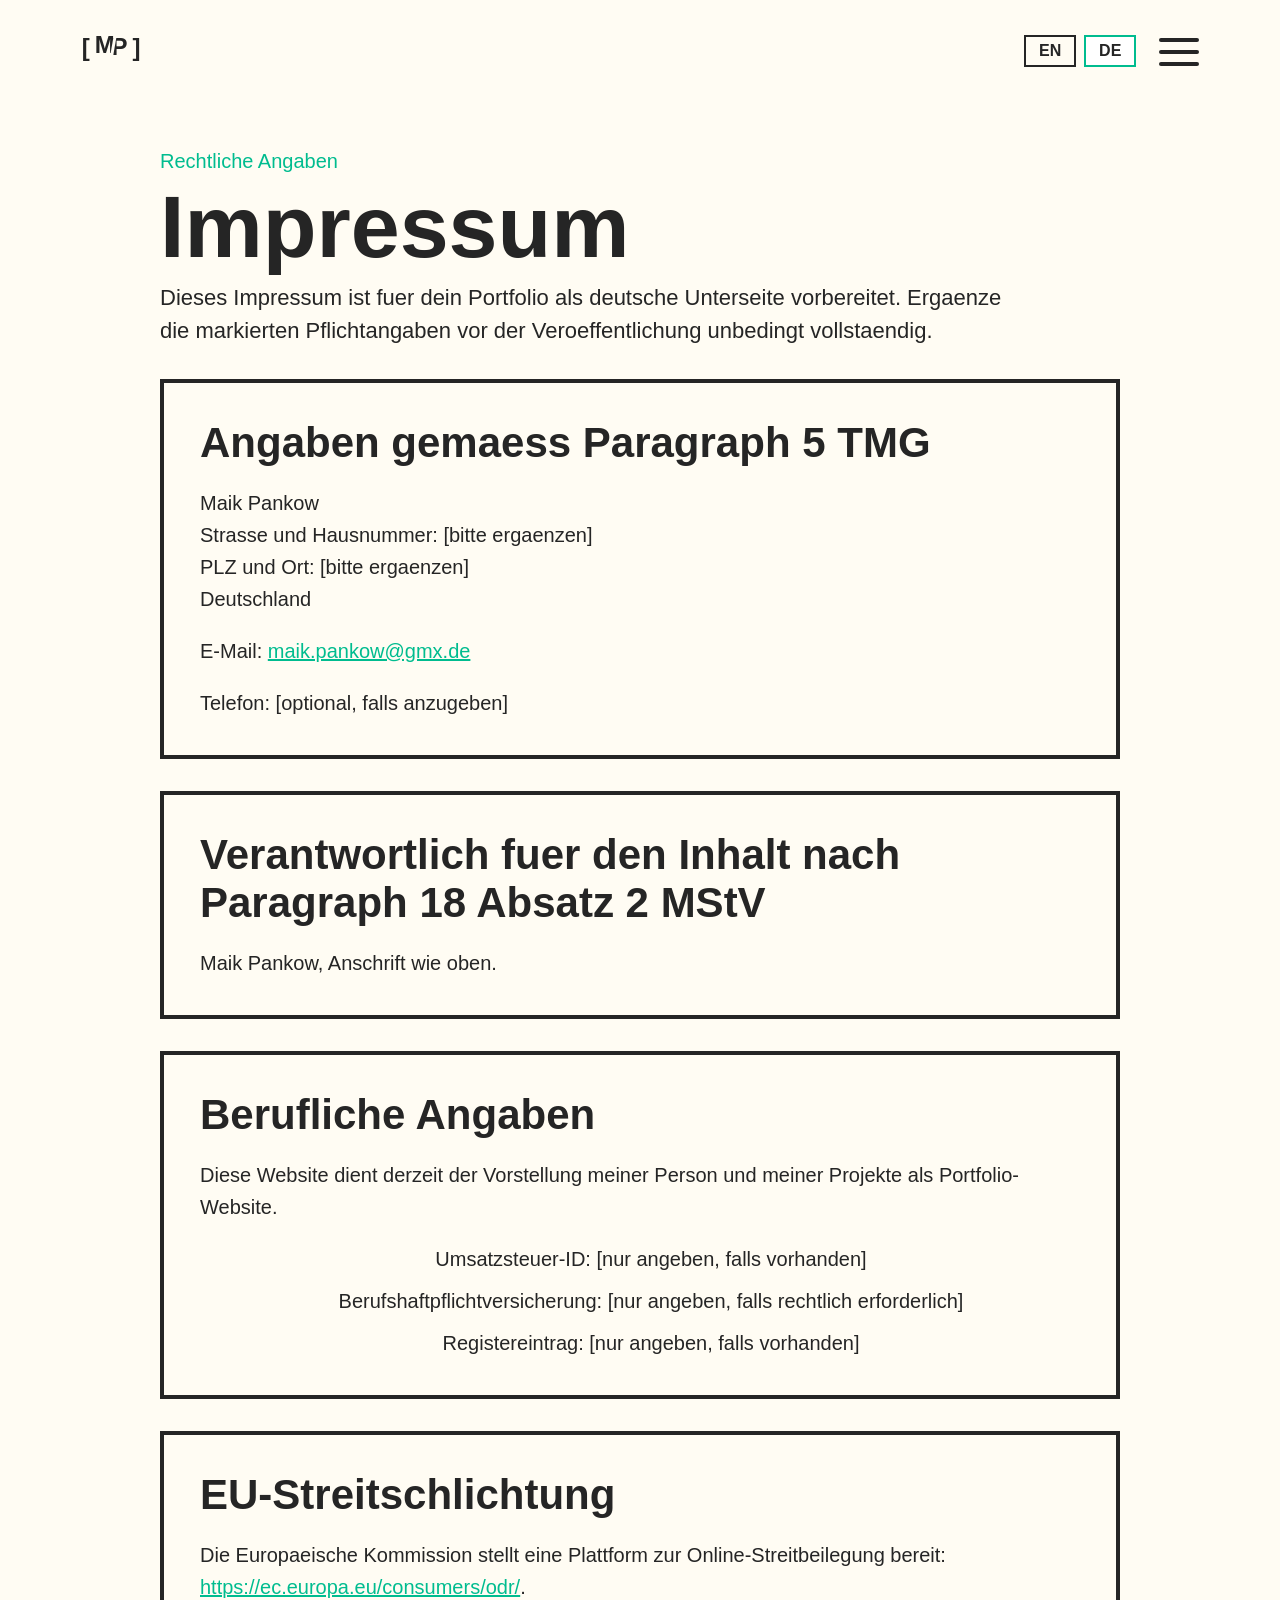
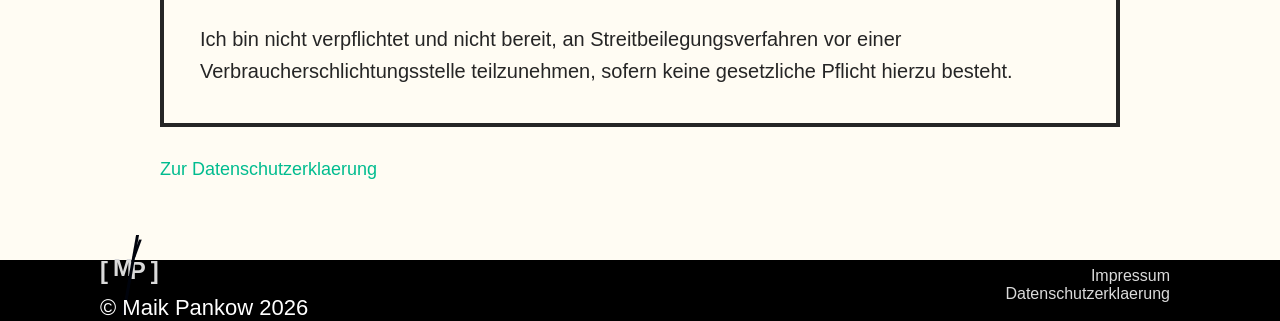
==== subpages/legal-notice.html @ e77c92ea "feat: legal-notice and privacy-policy" ====
<!DOCTYPE html>
<html lang="de">
<head>
    <meta charset="UTF-8">
    <meta name="viewport" content="width=device-width, initial-scale=1.0">
    <title data-i18n-title="legalNoticeTitle">Impressum</title>
    <link rel="stylesheet" href="../style.css">
    <link rel="stylesheet" href="../css/variablen.css">
    <link rel="stylesheet" href="../css/header-content.css">
    <link rel="stylesheet" href="../css/nav.css">
    <link rel="stylesheet" href="../css/nav-respons.css">
    <link rel="stylesheet" href="../css/hamburger-menu.css">
    <link rel="stylesheet" href="../css/footer-content.css">
    <link rel="stylesheet" href="../css/subpages.css">
    <script src="../scripts/translate.js" defer></script>
</head>
<body onload="database()">
    <header>
        <div class="header-content-limiter">
            <div class="logo">
                <a href="../index.html" class="subpage-home-link" data-i18n-aria-label="backToHome">
                    <div class="logo-content">
                        <p class="first-before">[</p>
                        <p class="first">M</p>
                        <p class="logo-seperator">/</p>
                        <p class="last">P</p>
                        <p class="first-before">]</p>
                    </div>
                </a>
            </div>
            <div class="header-right">
                <div class="launch-toggle">
                    <button id="launch-button-en" type="button">EN</button>
                    <button id="launch-button-de" type="button">DE</button>
                </div>
                <div class="hamburg" onclick="mobil_menue();">
                    <span class="line"></span>
                    <span class="line"></span>
                    <span class="line"></span>
                </div>
            </div>
            <nav id="nav" class="navigation">
                <ul class="ul">
                    <li onclick="mobil_menue()" class="nav_li"><a class="nav_li_a" href="../index.html#about-me" data-i18n="navAbout">About me</a></li>
                    <li onclick="mobil_menue()" class="nav_li"><a class="nav_li_a" href="../index.html#my-skills" data-i18n="navSkills">My Skills</a></li>
                    <li onclick="mobil_menue()" class="nav_li"><a class="nav_li_a" href="../index.html#portfolio" data-i18n="navProjects">Portfolio</a></li>
                </ul>
                <div class="banner-wrapper">
                    <div class="banner"></div>
                </div>
                <div class="banner-wrapper-content">
                    <div class="content-limitet">
                        <div class="content-left">
                            <p data-i18n="sayHi">Sag Hallo!</p>
                            <span>maik.pankow@gmx.de</span>
                        </div>
                        <div class="content-right">
                            <a class="icon-links" href="https://github.com/Maik649" target="_blank" rel="noreferrer"><img src="../assets/img/Githup-icon.svg" alt="GitHub"></a>
                            <a class="icon-links" href="mailto:maik.pankow@gmx.de"><img src="../assets/img/Mail-icon.svg" alt="E-Mail"></a>
                            <a class="icon-links" href="https://www.linkedin.com/in/maik-pankow-6aaba0376/" target="_blank" rel="noreferrer"><img src="../assets/img/LinkedIn-icon.svg" alt="LinkedIn"></a>
                        </div>
                    </div>
                </div>
            </nav>
        </div>
    </header>

    <main class="subpage-main">
        <div class="subpage-container">
            <div class="subpage-header">
                <span class="subpage-kicker" data-i18n="legalNoticeKicker">Rechtliche Angaben</span>
                <h1 data-i18n="legalNoticeTitle">Impressum</h1>
                <p class="subpage-intro" data-i18n="legalNoticeIntro">Dieses Impressum ist fuer dein Portfolio als deutsche Unterseite vorbereitet. Ergaenze die markierten Pflichtangaben vor der Veroeffentlichung unbedingt vollstaendig.</p>
            </div>

            <div class="subpage-card">
                <h2 data-i18n="legalNoticeSection1Title">Angaben gemaess Paragraph 5 TMG</h2>
                <address>
                    Maik Pankow<br>
                    <span data-i18n="legalNoticeStreet">Strasse und Hausnummer: [bitte ergaenzen]</span><br>
                    <span data-i18n="legalNoticeCity">PLZ und Ort: [bitte ergaenzen]</span><br>
                    <span data-i18n="legalNoticeCountry">Deutschland</span>
                </address>
                <p><span data-i18n="legalNoticeEmailLabel">E-Mail:</span> <a href="mailto:maik.pankow@gmx.de">maik.pankow@gmx.de</a></p>
                <p data-i18n="legalNoticePhone">Telefon: [optional, falls anzugeben]</p>
            </div>

            <div class="subpage-card">
                <h2 data-i18n="legalNoticeSection2Title">Verantwortlich fuer den Inhalt nach Paragraph 18 Absatz 2 MStV</h2>
                <p data-i18n="legalNoticeSection2Text">Maik Pankow, Anschrift wie oben.</p>
            </div>

            <div class="subpage-card">
                <h2 data-i18n="legalNoticeSection3Title">Berufliche Angaben</h2>
                <p data-i18n="legalNoticeSection3Text">Diese Website dient derzeit der Vorstellung meiner Person und meiner Projekte als Portfolio-Website.</p>
                <ul>
                    <li data-i18n="legalNoticeVat">Umsatzsteuer-ID: [nur angeben, falls vorhanden]</li>
                    <li data-i18n="legalNoticeInsurance">Berufshaftpflichtversicherung: [nur angeben, falls rechtlich erforderlich]</li>
                    <li data-i18n="legalNoticeRegister">Registereintrag: [nur angeben, falls vorhanden]</li>
                </ul>
            </div>

            <div class="subpage-card">
                <h2 data-i18n="legalNoticeSection4Title">EU-Streitschlichtung</h2>
                <p><span data-i18n="legalNoticeSection4Text1">Die Europaeische Kommission stellt eine Plattform zur Online-Streitbeilegung bereit:</span> <a href="https://ec.europa.eu/consumers/odr/" target="_blank" rel="noreferrer">https://ec.europa.eu/consumers/odr/</a>.</p>
                <p data-i18n="legalNoticeSection4Text2">Ich bin nicht verpflichtet und nicht bereit, an Streitbeilegungsverfahren vor einer Verbraucherschlichtungsstelle teilzunehmen, sofern keine gesetzliche Pflicht hierzu besteht.</p>
            </div>

            <div class="subpage-meta">
               
                <a class="subpage-home-link" href="./privacy-policy.html" data-i18n="goToPrivacyPolicy">Zur Datenschutzerklaerung</a>
            </div>
        </div>
    </main>

    <footer>
        <div class="footer-content-wrapper">
            <div class="footer-left">
                <div class="logo">
                    <div class="logo-content">
                        <p class="first-before">[</p>
                        <p class="first">M</p>
                        <p class="logo-seperator">/</p>
                        <p class="last">P</p>
                        <p class="first-before">]</p>
                    </div>
                </div>
                <p>&copy; Maik Pankow 2026</p>
            </div>
            <div class="footer-right">
                <div class="footer-link-legal-notice">
                    <a href="./legal-notice.html" data-i18n="footerLegalNotice">Impressum</a>
                </div>
                <div class="footer-link-legal-notice">
                    <a href="./privacy-policy.html" data-i18n="footerPrivacyPolicy">Datenschutzerklaerung</a>
                </div>
            </div>
        </div>
    </footer>
</body>
</html>
---- style.css ----
* {
    box-sizing: border-box;
    margin: 0;
    scroll-behavior: smooth;
}

html {
    overflow-x: hidden;
}

body {
    font-family: var(--font-family);
    background-color: var(--primary-color);
    overflow-x: hidden;
}

img {
    max-width: 100%;
    height: auto;
}

header {
    display: flex;
    background-color: var(--primary-color);
    width: 100%;
    padding: 30px clamp(12px, 6vw, 100px);
    z-index: 10;
    position: fixed;
}

main {
    position: relative;
    left: 50%;
    transform: translateX(-50%);
}

section {
    width: 100%;
    min-height: 100vh;
    z-index: 0;
    margin: 0;
    padding: 0;
}

footer {
    width: 100%;
    background-color: var(--footer-color);
    text-align: center;
    color: white;
}
---- css/variablen.css ----
:root {
    /* colors */
    --primary-color: rgb(255, 252, 243);
    --secondary-color: rgb(0, 188, 143);
    --footer-color: rgb(0, 0, 0);
    --text-color: #252525;
    --text-color-light: #ffffff;

    /* buttons colors */
    --primary-button: #e9e9e9;
    --primary-button-hover: #2980b9;
    --secondary-button: rgb(0, 188, 143);
    --secondary-button-hover: rgb(255, 252, 243);

    /* padding and margin */
    --min-padding: 20px;
    --middle-padding: 40px;
    --max-padding: 60px;
    --min-margin: 20px;
    --middle-margin: 40px;
    --max-margin: 60px;
    --xxl-margin: 200px;

    /* fontfamely Syne */
    --font-family-syne-bold: 'Syne-Bold', Arial, sans-serif;
    --font-family-syne-extra: 'Syne-Extra', Arial, sans-serif;
    --font-family-syne-italic: 'Syne-Italic', Arial, sans-serif;
    --font-family-syne-mono: 'Syne-Mono', Arial, sans-serif;
    --font-family-syne-regular: 'Syne-Regular', Arial, sans-serif;

    /* fontfamely Overpass */
    --font-family-overpass-bold: 'Overpass-Bold', Arial, sans-serif;
    --font-family-overpass-extra: 'Overpass-Extra', Arial, sans-serif;
    --font-family-overpass-italic: 'Overpass-Italic', Arial, sans-serif;
    --font-family-overpass-mono: 'Overpass-Mono', Arial, sans-serif;
    --font-family-overpass-regular: 'Overpass-Regular', Arial, sans-serif;
    --font-family-overpass-light: 'Overpass-Light', Arial, sans-serif;

    /* fontweight */
    --font-weight-bold: 700;
    --font-weight-extra: 800;
    --font-weight-italic: 400;
    --font-weight-mono: 400;
    --font-weight-regular: 400;

    /* content limit */
    --limitet-width: 1440px;

    /* shared arrow animation */
    --arrow-scale-mid: 1;
    --arrow-scale-end: 1.2;
    --arrow-shift-left-mid-x: -60px;
    --arrow-shift-left-mid-y: 30px;
    --arrow-shift-left-end-x: -140px;
    --arrow-shift-left-end-y: 90px;
    --arrow-shift-right-mid-x: 60px;
    --arrow-shift-right-mid-y: 60px;
    --arrow-shift-right-end-x: 140px;
    --arrow-shift-right-end-y: 140px;
}

.pfeil-bottom-left img {
    animation: arrowFloatLeft linear both;
    animation-timeline: scroll(root block);
    animation-range: var(--arrow-scroll-range-start, 20%) var(--arrow-scroll-range-end, 35%);
}

.pfeil-bottom-right img {
    animation: arrowFloatRight linear both;
    animation-timeline: scroll(root block);
    animation-range: var(--arrow-scroll-range-start, 20%) var(--arrow-scroll-range-end, 35%);
}

@keyframes arrowFloatLeft {
    0% {
        transform: translate(0, 0);
        opacity: 1;
    }

    50% {
        transform: translate(var(--arrow-shift-left-mid-x), var(--arrow-shift-left-mid-y)) scale(var(--arrow-scale-mid));
        opacity: 1;
    }

    100% {
        transform: translate(var(--arrow-shift-left-end-x), var(--arrow-shift-left-end-y)) scale(var(--arrow-scale-end));
        opacity: 1;
    }
}

@keyframes arrowFloatRight {
    0% {
        transform: translate(0, 0);
        opacity: 1;
    }

    50% {
        transform: translate(var(--arrow-shift-right-mid-x), var(--arrow-shift-right-mid-y)) scale(var(--arrow-scale-mid));
        opacity: 1;
    }

    100% {
        transform: translate(var(--arrow-shift-right-end-x), var(--arrow-shift-right-end-y)) scale(var(--arrow-scale-end));
        opacity: 1;
    }
}

@media (prefers-reduced-motion: reduce) {
    .pfeil-bottom-left img,
    .pfeil-bottom-right img {
        animation: none;
    }
}

.--font-family-syne-regular {
    font-family: var(--font-family-syne-regular);
    font-weight: var(--font-weight-regular);
}

.--font-family-overpass-regular {
    font-family: var(--font-family-overpass-regular);
    font-weight: var(--font-weight-regular);
}

.--child-headline {
    text-align: center;
    width: 50%;
    color: var(--text-color) !important;
    font-size: 22px;
    margin: 0;
    font-family: var(--font-family-overpass-regular);
    font-weight: var(--font-weight-regular);
    padding: 0;
}

/* Global Styles button */
.--primary-button {
    background-color: var(--primary-color);
    color: var(--text-color);
    border: none;
    height: 55px;
    width: 250px;
    padding: 12px 20px 0 20px;
    cursor: pointer;
    font-size: 23px;
    border: 3px solid black;
    text-decoration: unset;
    text-align: center;
    font-family: var(--font-family-overpass-regular);
    font-weight: var(--font-weight-regular);
    transition: all 0.255ms ease;
}

.--primary-light-button {
    background-color: var(--text-color);
    color: var(--text-color-light);
    border: none;
    height: 55px;
    width: 250px;
    padding: 12px 20px 0 20px;
    cursor: pointer;
    font-size: 23px;
    border: 3px solid var(--primary-color);
    text-decoration: unset;
    text-align: center;
    font-family: var(--font-family-overpass-regular);
    font-weight: var(--font-weight-regular);
    transition: all 0.255ms ease;
}

.--primary-light-button:hover {
    width: 270px;
    font-weight: var(--font-weight-bold);
    background-color: var(--primary-color);
    color: var(--text-color);
    outline: 2px solid var(--primary-color);
    transition: all 0.255ms ease;
}

.--primary-button:hover {
    width: 270px;
    font-weight: var(--font-weight-bold);
}

/* globel style margin and padding */
.--margin-top {
    margin-top: var(--middle-margin);
}

.--margin-left {
    margin-left: var(--xxl-margin);
}

.--margin-top-negative {
    margin-top: -50px !important;
}

.--primary-h1 {
    color: var(--text-color);
    width: auto;
    font-weight: var(--font-weight-extra);
    font-size: clamp(38px, 10vw, 78px);
    font-family: var(--font-family-syne-extra);
    font-weight: var(--font-weight-extra);
    margin: 0;
}

.--primary-h1:hover {
    cursor: pointer;
    color: var(--secondary-color);
}

.--form-input {
    width: 600px;
    height: 40px;
    padding: 10px;
    background-color: black;
    border: unset;
    outline: unset;
    border-bottom: 2px solid white;
    color: var(--text-color-light);
    font-size: 16px;
    font-family: var(--font-family-overpass-regular);
}


@media only screen and (min-width: 320px) and (max-width: 768px) {
    .--primary-button {
        width: auto;
        height: 46px;
        font-size: 20px;
    }

    .--primary-button:hover {
        width: 190px;
    }

    .--margin-left {
        margin-left: 0;
    }

    .--margin-top-negative {
        margin-top: -20px !important;
    }

    .--primary-h1 {
        color: var(--text-color);
        width: auto;
        font-weight: var(--font-weight-extra);
        font-size: clamp(36px, 8vw, 78px) !important;
        font-family: var(--font-family-syne-extra);
        font-weight: var(--font-weight-extra);
        padding: 0px 0 0px 0 !important;
        margin: 0;
        
    }
}
---- css/header-content.css ----
.header-content-limiter {
    max-width: var(--limitet-width);
    display: flex;
    justify-content: space-between;
    align-items: center;
    margin: 0 auto;
    width: 100%;
    padding: 0 5px;
}

header {
    position: fixed;
    top: 0;
    left: 0;
    width: 100%;
    z-index: 1100;
    /* Header bleibt über dem Overlay bedienbar */
}

.logo div {
    font-size: 24px;
    font-family: var(--font-family-syne-extra);
    font-weight: var(--font-weight-extra);
    color: var(--text-color);
    margin: 0;
}

.logo-content {
    display: flex;
    gap: 5px;
    align-items: center;
    height: 30px;
    width: 64px;
}

.first-before {
    position: relative;
    width: auto;
    height: 35px;
    font-weight: bolder;
}

.first {
    position: relative;
    width: auto;
    height: 35px;
    margin: -6px 0 0 0;
}

.logo-seperator {
    position: relative;
    width: 3px;
    height: 80px;
    margin: 0 0 0 -9.3px;
    background-color: var(--primary-color);
    transform: skewX(-10deg);
    color: var(--primary-color);
}

.last {
    position: relative;
    width: auto;
    height: 30px;
    margin: -6px 0 0 -7px;
    z-index: -1;
}

.launch-toggle {
    display: flex;
    gap: 8px;
    font-family: var(--font-family-syne-extra);
    font-weight: var(--font-weight-extra);
}

.launch-toggle button {
    background-color: transparent;
    border: 2px solid var(--text-color);
    color: var(--text-color);
    padding: 5px 10px;
    cursor: pointer;
    font-size: 16px;
    font-family: var(--font-family-syne-bold);
    font-weight: var(--font-weight-bold);
    min-width: 52px;
    white-space: nowrap;
}

.launch-toggle button:hover {
    background-color: white;
    border: 2px solid var(--secondary-color);
}

.launch-toggle button:active,
.launch-toggle button:focus,
.launch-toggle button:focus-visible {
    color: var(--text-color);
    padding: 5px 10px;
    cursor: pointer;
    font-size: 16px;
    background-color: white;
    border: 2px solid var(--secondary-color);
}

.header-right {
    display: flex;
    gap: clamp(10px, 2vw, 20px);
    align-items: center;
}



@media only screen and (min-width: 320px) and (max-width: 425px) {
    header {
        display: flex;
        align-items: center;
        height: 92px;
        padding: 30px 5px;
    }

    .header-content-limiter {
        gap: 12px;
    }

    .header-right {
        gap: 12px;
    }

    .launch-toggle button {
        min-width: 44px;
        font-size: 14px;
        padding: 5px 8px;
    }

    .logo div {
        font-size: 22px;
    }
}

@media only screen and (min-width: 426px) and (max-width: 768px) {
    header {
        display: flex;
        align-items: center;
        height: 92px;
        padding: 30px 5px;
    }

    .header-content-limiter {
        gap: 16px;
    }

    .header-right {
        gap: 16px;
    }

    .launch-toggle button {
        min-width: 48px;
        font-size: 15px;
    }

    .logo div {
        font-size: 22px;
    }
}

@media only screen and (min-width: 769px) and (max-width: 1024px) {
    header {
        padding: 24px 16px;
    }

    .header-content-limiter {
        gap: 20px;
    }

    .header-right {
        gap: 18px;
    }

    .launch-toggle button {
        min-width: 50px;
        font-size: 15px;
    }
}
---- css/nav.css ----
nav {
    display: none;
    position: fixed;
    width: 100%;
    height: auto;
    top: 92px;
    left: 0;
    right: 0;
    margin: 0;
    background-color: var(--primary-color);
    border-radius: 0;
    z-index: 2;
}

ul {
    list-style: none;
    gap: 20px;
    margin: 0;
    padding: 0;
    z-index: 1000;
    position: relative;
    height: calc(100vh - 350px);
    display: flex;
    flex-direction: column;

}

.navigation li {
    display: flex;
    justify-content: center;
    align-items: center;
    text-align: center;
    position: relative;
}

.navigation a .icon-links {
    display: flex;
    gap: 20px;
    width: 55px;
}

.navigation .nav_li::before {
    content: '';
    display: block;
    position: absolute;
    width: 3px;
    height: 52px;
    bottom: 0px;
    left: 0;
    background-color: var(--text-color);
    transition: height 0.1s ease, top 0.1s ease;
}

.navigation .nav_li:hover::before {
    height: 0px;
    bottom: 0px;
}

.navigation .nav_li::after {
    content: '';
    display: block;
    position: absolute;
    width: clamp(200px, 100vw, 580px);
    height: 3px;
    bottom: 0px;
    left: 0;
    right: 0;
    background-color: var(--text-color);
    transform: scaleX(0.07);
    transform-origin: top left 0;
    transition: transform 0.4s ease-in;
}

.navigation .nav_li:hover::after {
    transform-origin: right center 0px;
    animation: fade-right 0.4s ease-in;
    width: 100%;
    right: 0px;
    transform: scaleX(0.4);
}

/* .navigation .nav_li:active,
.navigation .nav_li:focus {
    border: 4px solid var(--secondary-color);
} */

.navigation .nav_li.active .nav_li_a {
    border-left: 4px solid var(--secondary-color);
    color: var(--secondary-color);
}

@keyframes fade-right {
    0% {
        transform: scaleX(0);
    }

    50% {
        transform: scaleX(0.5);
        transform-origin: top right 30px;
        transform: scaleX(0.7);
        width: 80%;
    }

    100% {

        transform: scaleX(1);

    }
}

.nav_li_a {
    display: block;
    position: relative;
    color: black;
    text-decoration: none;
    text-align: center;
    padding: 36px 0 36px 74px;
    height: auto;
    width: 100%;
    font-size: clamp(1rem, 7vw, 96px);
    font-family: var(--font-family-syne-bold);
    font-weight: var(--font-weight-bold);
}

.is-open {
    display: flex;
    flex-direction: column;
    top: 92px;
    left: 0;
    right: 0;
    background-color: var(--primary-color);
    width: clamp(200px, 100vw, 100%);
    height: calc(100svh - 92px);
    max-height: calc(100svh - 92px);
    overflow-y: auto;
    z-index: 1000;
}

.banner-wrapper-content {
    width: 100%;
    background-color: black;
    position: relative;
    z-index: 0;
    width: 100%;
    padding: 0 0 64px;
}

.content-limitet {
    margin: 0 auto;
    display: flex;
    justify-content: space-between;
    align-items: center;
    max-width: var(--limitet-width);
    width: 100%;
}

.banner-wrapper {
    width: 100%;
    min-height: 150px;
    max-width: 100%;
    margin: 0;
    left: 0;
    position: relative;
}

.banner {
    background: rgb(0, 0, 0);
    position: absolute;
    width: 100%;
    min-height: 150px;
    left: 0;
    -webkit-clip-path: polygon(0% 0%, 0% 0%, 100% 100%, 0% 100%);
    clip-path: polygon(0% 0%, 0% 0%, 100% 100%, 0% 100%);
}


@keyframes fade-right {
    0% {
        visibility: hidden;
        opacity: 0;
        transform: translateX(0px);
    }

    25% {
        visibility: visible;
        opacity: 1;
        transform: translateX(0px);
    }

    50% {

        visibility: visible;
        opacity: 1;
        transform: translateX(20px);
    }

    100% {
        visibility: hidden;
        opacity: 0;
        transform: translateX(80px);
    }
}

.content-left {
    display: flex;
    flex-direction: column;
    align-items: flex-start;
    width: 100%;

}

.content-left p {
    font-size: clamp(1rem, 6vw, 78px);
    font-family: var(--font-family-syne-extra), Arial, sans-serif;
    font-weight: var(--font-weight-extra);
    color: var(--text-color-light);

}

.content-left span {
    font-size: clamp(1rem, 3vw, 22px);
    font-family: var(--font-family-overpass-regular), Arial, sans-serif;
    font-weight: var(--font-weight-regular);
    color: var(--text-color-light);
}

.content-left p:hover {
    color: var(--secondary-color);
}

.content-right {
    display: flex;
    flex-direction: row;
    justify-content: center;
    gap: 40px;
    margin-top: 80px;
    width: 100%;

    align-items: center;
    height: 100%;
}

.content-right img {
    width: 40px;
    height: 40px;
    font-size: 24px;
    color: var(--text-color);
}

.content-right a {
    text-decoration: none;
    color: var(--text-color);
}
---- css/nav-respons.css ----
@media only screen and (min-width: 320px) and (max-width: 425px) {
    .content-limitet {
        flex-direction: column;
        padding: 0 16px;
    }

    .banner-wrapper-content {
        padding: 0px 0 30px;
    }

    ul {
        list-style: none;
        gap: 10px;
        margin: 0;
        flex-direction: column;
        align-items: center;
        display: flex;
        padding: 0;
        z-index: 1000;
        position: relative;
        height: calc(100vh - 200px);
        justify-content: center;
    }

    .navigation li {
        display: flex;
        justify-content: center;
        align-items: center;
        text-align: center;
        width: clamp(200px, 90vw, 580px);
        position: relative;
    }

    .navigation .nav_li::before {
        content: '';
        display: block;
        position: absolute;
        width: 3px;
        height: 24px;
        left: 0;
        background-color: var(--text-color);
        transition: height 0.1s ease, top 0.1s ease;
    }

    .navigation .nav_li::after {
        content: '';
        display: block;
        position: absolute;
        width: clamp(200px, 90vw, 580px);
        height: 3px;
        bottom: 0;
        top: unset;
        left: 0;
        right: 0;
        background-color: var(--text-color);
        transform: scaleX(0.07);
        transform-origin: top left 0;
        transition: transform 0.4s ease-in;
    }

    .nav_li_a {
        padding: 20px 0 20px 25px;
        font-size: clamp(28px, 10vw, 45px);
    }

    .content-left p {
        font-size: clamp(32px, 10vw, 60px);
        text-align: center;
    }

    .content-left span {
        font-size: clamp(14px, 4vw, 22px);
        font-family: var(--font-family-overpass-regular), Arial, sans-serif;
        font-weight: var(--font-weight-regular);
        color: var(--text-color-light);
        text-align: center;
    }

    .content-right {
        gap: 20px;
        margin-top: 16px;
        flex-wrap: wrap;
        justify-content: flex-end;
    }

    .content-right img {
        width: 32px;
        height: 32px;
    }

    .navigation .nav_li.active .nav_li_a {
        border: 3px solid var(--text-color);
        padding-left: 20px;
    }
}

@media only screen and (min-width: 426px) and (max-width: 768px) {
    .content-limitet {
        flex-direction: column;
        padding: 0 24px;
    }

    .banner-wrapper-content {
        padding: 0px 0 28px;
    }

    ul {
        list-style: none;
        gap: 15px;
        margin: 0;
        flex-direction: column;
        align-items: center;
        display: flex;
        padding: 0;
        z-index: 1000;
        position: relative;
        justify-content: center;
    }

    .navigation li {
        display: flex;
        justify-content: center;
        align-items: center;
        text-align: center;
        width: clamp(250px, 80vw, 600px);
        position: relative;
    }

    .navigation .nav_li::before {
        content: '';
        display: block;
        position: absolute;
        width: 3px;
        height: 32px;
        left: 0;
        background-color: var(--text-color);
        transition: height 0.1s ease, top 0.1s ease;
    }

    .navigation .nav_li::after {
        content: '';
        display: block;
        position: absolute;
        width: clamp(250px, 80vw, 600px);
        height: 3px;
        bottom: 0;
        top: unset;
        left: 0;
        right: 0;
        background-color: var(--text-color);
        transform: scaleX(0.07);
        transform-origin: top left 0;
        transition: transform 0.4s ease-in;
    }

    .nav_li_a {
        padding: 25px 0 25px 40px;
        font-size: clamp(36px, 7vw, 56px);
    }

    .content-left {
        display: flex;
        flex-direction: column;
        width: 100%;
        align-items: flex-start;
    }

    .content-left p {
        font-size: clamp(42px, 8vw, 72px);
        text-align: center;
    }

    .content-left span {
        font-size: clamp(16px, 3.5vw, 24px);
        font-family: var(--font-family-overpass-regular), Arial, sans-serif;
        font-weight: var(--font-weight-regular);
        color: var(--text-color-light);
        text-align: center;
    }

    .content-right {
        gap: 30px;
        margin-top: 24px;
        flex-wrap: wrap;
        justify-content: flex-end;
        width: 100%;
    }

    .content-right img {
        width: 36px;
        height: 36px;
    }

    .navigation .nav_li.active .nav_li_a {
        border: 3px solid var(--text-color);
        padding-left: 40px;
    }
}

@media only screen and (max-width: 768px) and (max-height: 500px) and (orientation: landscape) {

}

@media only screen and (min-width: 769px) {
    .content-limitet {
        flex-direction: column;
        padding: 0 32px;
        align-items: center;
    }

    .banner-wrapper {
        min-height: 150px;
    }

    .banner-wrapper-content {
        padding: 0px 0 64px;
    }

    ul {
        list-style: none;
        gap: 20px;
        margin: 0;
        flex-direction: column;
        align-items: center;
        display: flex;
        padding: 0;
        z-index: 1000;
        position: relative;
        height: auto;
        justify-content: center;
    }

    .navigation li {
        display: flex;
        justify-content: center;
        align-items: center;
        text-align: center;
        width: clamp(300px, 90vw, 600px);
        position: relative;
    }

    .navigation .nav_li::before {
        content: '';
        display: block;
        position: absolute;
        width: 3px;
        height: 52px;
        bottom: 0px;
        left: 0;
        background-color: var(--text-color);
        transition: height 0.1s ease, top 0.1s ease;
    }

    .navigation .nav_li::after {
        content: '';
        display: block;
        position: absolute;
        width: clamp(300px, 90vw, 600px);
        height: 3px;
        bottom: 0px;
        left: 0;
        right: 0;
        background-color: var(--text-color);
        transform: scaleX(0.07);
        transform-origin: top left 0;
        transition: transform 0.4s ease-in;
    }

    .nav_li_a {
        padding: 36px 0 36px 0;
        font-size: clamp(1rem, 5vw, 64px);
    }

    .content-left p {
        font-size: clamp(1rem, 6vw, 78px);
        text-align: center;
    }

    .content-left span {
        font-size: clamp(1rem, 3vw, 22px);
        font-family: var(--font-family-overpass-regular), Arial, sans-serif;
        font-weight: var(--font-weight-regular);
        color: var(--text-color-light);
        text-align: center;
    }

    .content-right {
        gap: 40px;
        margin-top: 40px;
        flex-wrap: wrap;
        justify-content: flex-end;
    }

    .content-right img {
        width: 40px;
        height: 40px;
    }

    .navigation .nav_li.active .nav_li_a {
        border: 3px solid var(--text-color);
        padding-left: 74px;
    }
}
---- css/hamburger-menu.css ----
@keyframes height-nav {
  0% {
    background-color: var(--primary-color);
    height: 100px;
  }

  100% {
    background-color: var(--primary-color);
    height: 250px;
  }
}

/* @keyframes fadein {
  0% {
    top: -5px;
    margin-bottom: 0px;
  }

  100% {
    top: 0px;
    margin-bottom: 10px;
  }
} */

.hamburg {
  display: block;
  position: relative;
  background: var(--primary-color);
  border-radius: 4px;
  width: auto;
  transition: border-radius 0.5s;
  padding: 21px;
  cursor: pointer;
}

.line {
  display: block;
  position: absolute;
  left: 3px;
  height: 4px;
  width: 40px;
  background: var(--text-color);
  border-radius: 2px;
  transition: 0.5s;
  transform-origin: center;
}

.line:nth-child(1) {
  top: 8px;
}

.line:nth-child(2) {
  top: 20px;
}

.line:nth-child(3) {
  top: 32px;
}

.hamburg.checked .line:nth-child(1) {

  transform: translateY(0px) translateX(8px) rotate(0deg);
  width: 30px;
}

.hamburg.checked .line:nth-child(2) {

  transform: translateY(0px) translateX(0px) rotate(0deg);
  width: 45px;
}

.hamburg.checked .line:nth-child(3) {
  transform: translateY(0px) translateX(8px) rotate(0deg);
  width: 30px;
}

@media only screen and (min-width: 320px) and (max-width:768px) {
  .header-right {
    gap: 40px;
  }

  .launch-toggle {
    gap: 15px;
    display: flex;
  }

  .launch-toggle button {
    padding: 5px 10px 5px;
  }

  .hamburg {
    display: block;
    position: relative;
    width: 40px;
    height: 35px;
    background: var(--primary-color);
    border-radius: 4px;
    transition: border-radius 0.5s;
  }

  .line {
    display: block;
    position: absolute;
    left: 0px;
    height: 4px;
    width: 40px;
    background: var(--text-color);
    border-radius: 2px;
    transition: 0.5s;
    transform-origin: center;
  }

  .line:nth-child(1) {
    top: 8px;
  }

  .line:nth-child(2) {
    top: 18px;
  }

  .line:nth-child(3) {
    top: 28px;
  }

  .hamburg.checked .line:nth-child(1) {

    transform: translateY(0px) translateX(8px) rotate(0deg);
    width: 30px;
  }

  .hamburg.checked .line:nth-child(2) {

    transform: translateY(0px) translateX(0px) rotate(0deg);
    width: 45px;
  }

  .hamburg.checked .line:nth-child(3) {
    transform: translateY(0px) translateX(8px) rotate(0deg);
    width: 30px;
  }

}
---- css/footer-content.css ----
.footer-content-wrapper {
    display: flex;
    justify-content: space-between;
    align-items: center;
    flex-wrap: wrap;
    padding: 0 100px;
    max-width: var(--limitet-width);
    margin: 0 auto;
}

footer .logo {
    display: flex;
    align-items: center;
    justify-content: center;
    font-size: 24px;
    font-weight: var(--font-weight-bold);
    font-family: var(--font-family-syne-regular);
    color: var(--footer-color);
    -webkit-filter: invert(100%);
    filter: invert(100%);

}

.footer-left {
    display: flex;
    flex-direction: column;
    gap: 5px;
    align-items: flex-start;
}

.footer-left>p {
    font-family: var(--font-family-overpass-regular), Arial, sans-serif;
    font-weight: var(--font-weight-regular);
    font-size: 22px;
    z-index: 1;
}

.footer-right {
    display: flex;
    align-items: flex-end;
    flex-direction: column;
    padding: 5px 10px 15px 10px;
}

.footer-link-legal-notice>a {
    display: flex;
    justify-content: flex-end;
    width: 100%;
    text-align: right;
    -webkit-filter: invert(100%);
    filter: invert(100%);
    font-family: var(--font-family-overpass-mono), Arial, sans-serif;
    font-weight: var(--font-weight-mono);
    color: var(--text-color);
    font-size: 16px;
    text-decoration: none;
}

.footer-icons {
    display: flex;
    gap: 42px;
    padding: 15px 0;
    align-items: center;
    justify-content: center;
}

.back-to-top-content {
    width: 100%;
    text-align: end;
}

 .responsive-link-legal-notice > a {
    display: none;
    color: white;
    font-size: 16px;
    text-decoration: none;
}


@media only screen and (min-width: 320px) and (max-width: 768px) {
    .footer-content-wrapper {
        justify-content: center;
        padding: 0 20px;
        gap: 12px;
    }

    .footer-left {
        align-items: center;
    }

    .footer-left>p {
        font-size: 18px;
    }

    .footer-icons {
        gap: 20px;
    }

    .back-to-top-content {
        display: none;
    }

    .footer-content-wrapper:nth-last-child(1) {
        flex-direction: column-reverse;
    }

    .footer-link-legal-notice {
        display: none;
    }

    .responsive-link-legal-notice >a {
        display: block;
        width: 100%;
        text-align: center;
        padding: 10px 0;
    }
}

@media only screen and (min-width: 769px) and (max-width: 1024px) {
    .footer-content-wrapper {
        padding: 0 30px;
        gap: 20px;
    }

    .footer-left>p {
        font-size: 20px;
    }

    .footer-icons {
        gap: 28px;
    }
}
---- css/subpages.css ----
.subpage-main {
    min-height: 100vh;
    padding: 150px 16px 80px;
    background-color: var(--primary-color);
    color: var(--text-color);
}

.subpage-container {
    width: min(100%, 960px);
    margin: 0 auto;
    display: flex;
    flex-direction: column;
    gap: 32px;
}

.subpage-header {
    display: flex;
    flex-direction: column;
    gap: 12px;
}

.subpage-kicker {
    font-family: var(--font-family-overpass-regular);
    font-size: 20px;
    color: var(--secondary-color);
}

.subpage-header h1 {
    font-family: var(--font-family-syne-extra);
    font-size: clamp(42px, 9vw, 88px);
    line-height: 0.95;
    margin: 0;
}

.subpage-intro {
    max-width: 70ch;
    font-family: var(--font-family-overpass-regular);
    font-size: clamp(18px, 2.6vw, 22px);
    line-height: 1.5;
}

.subpage-card {
    border: 4px solid var(--text-color);
    padding: clamp(20px, 4vw, 36px);
    display: flex;
    flex-direction: column;
    gap: 20px;
    background-color: rgba(255, 255, 255, 0.02);
}

.subpage-card h2 {
    font-family: var(--font-family-syne-bold);
    font-size: clamp(28px, 5vw, 42px);
    margin: 0;
}

.subpage-card p,
.subpage-card li,
.subpage-card address {
    font-family: var(--font-family-overpass-regular);
    font-size: clamp(17px, 2.4vw, 20px);
    line-height: 1.6;
    font-style: normal;
}

.subpage-card ul {
    display: flex;
    flex-direction: column;
    gap: 10px;
    height: auto;
    margin: 0;
    padding-left: 22px;
}

.subpage-card a,
.subpage-home-link {
    color: var(--secondary-color);
}

.subpage-meta {
    display: flex;
    flex-wrap: wrap;
    gap: 16px 28px;
    font-family: var(--font-family-overpass-regular);
    font-size: 18px;
}

.subpage-home-link {
    width: fit-content;
    font-family: var(--font-family-overpass-bold);
    font-size: 18px;
    text-decoration: none;
}

.subpage-home-link:hover,
.subpage-card a:hover {
    text-decoration: underline;
}

.launch-toggle button.is-active {
    background-color: white;
    border-color: var(--secondary-color);
}

@media only screen and (max-width: 768px) {
    .subpage-main {
        padding: 130px 16px 56px;
    }

    .subpage-container {
        gap: 24px;
    }

    .subpage-card {
        gap: 16px;
    }

    .subpage-meta {
        font-size: 16px;
    }
}
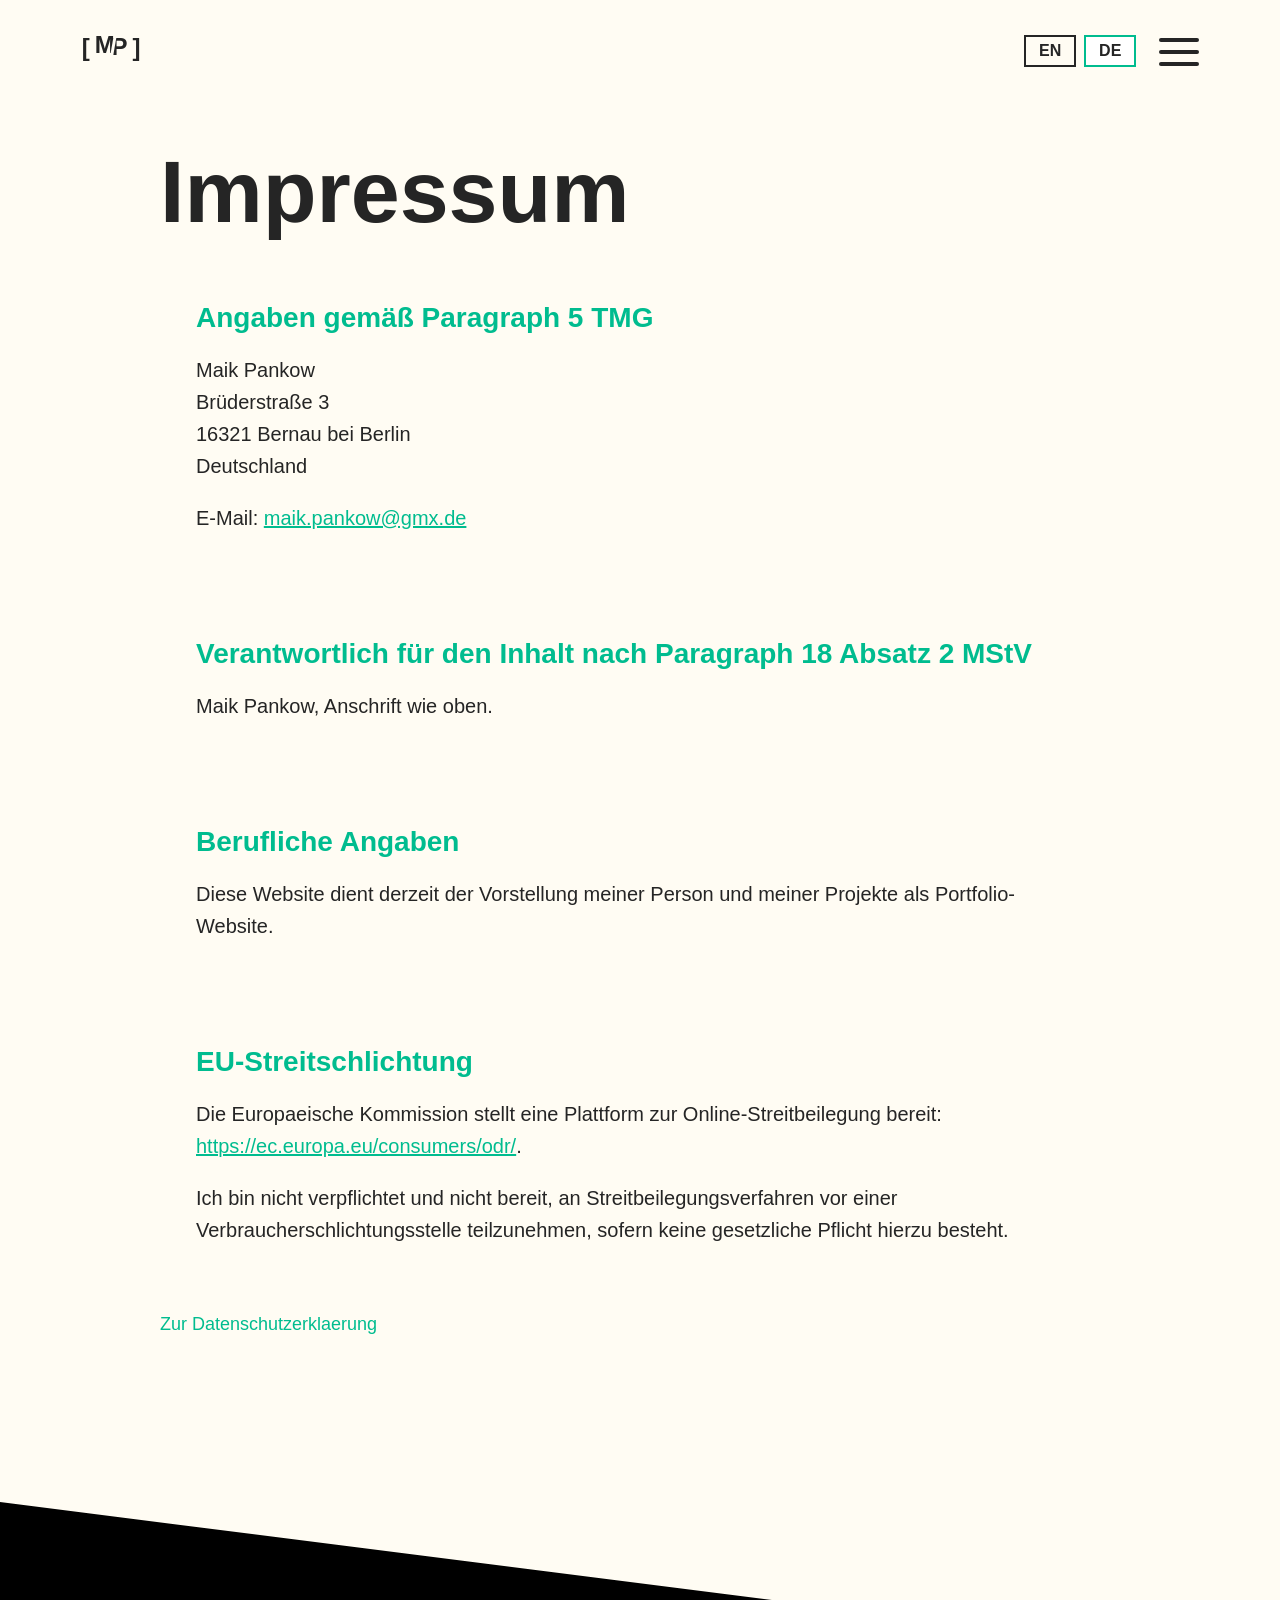
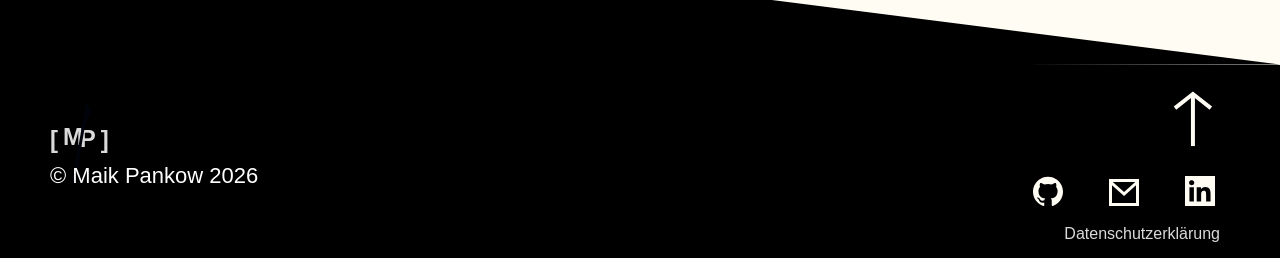
==== commit 8d5b82bb: "fixt: styling and content" ====
--- a/subpages/legal-notice.html
+++ b/subpages/legal-notice.html
@@ -1,142 +1,167 @@
 <!DOCTYPE html>
 <html lang="de">
-<head>
-    <meta charset="UTF-8">
-    <meta name="viewport" content="width=device-width, initial-scale=1.0">
-    <title data-i18n-title="legalNoticeTitle">Impressum</title>
-    <link rel="stylesheet" href="../style.css">
-    <link rel="stylesheet" href="../css/variablen.css">
-    <link rel="stylesheet" href="../css/header-content.css">
-    <link rel="stylesheet" href="../css/nav.css">
-    <link rel="stylesheet" href="../css/nav-respons.css">
-    <link rel="stylesheet" href="../css/hamburger-menu.css">
-    <link rel="stylesheet" href="../css/footer-content.css">
-    <link rel="stylesheet" href="../css/subpages.css">
-    <script src="../scripts/translate.js" defer></script>
-</head>
-<body onload="database()">
-    <header>
-        <div class="header-content-limiter">
-            <div class="logo">
-                <a href="../index.html" class="subpage-home-link" data-i18n-aria-label="backToHome">
-                    <div class="logo-content">
-                        <p class="first-before">[</p>
-                        <p class="first">M</p>
-                        <p class="logo-seperator">/</p>
-                        <p class="last">P</p>
-                        <p class="first-before">]</p>
+
+    <head>
+        <meta charset="UTF-8">
+        <meta name="viewport" content="width=device-width, initial-scale=1.0">
+        <title data-i18n-title="legalNoticeTitle">Impressum</title>
+        <link rel="stylesheet" href="../style.css">
+        <link rel="stylesheet" href="../css/variablen.css">
+        <link rel="stylesheet" href="../css/header-content.css">
+        <link rel="stylesheet" href="../css/nav.css">
+        <link rel="stylesheet" href="../css/nav-respons.css">
+        <link rel="stylesheet" href="../css/hamburger-menu.css">
+        <link rel="stylesheet" href="../css/footer-content.css">
+        <link rel="stylesheet" href="../css/subpages.css">
+        <script src="../scripts/translate.js" defer></script>
+    </head>
+
+    <body onload="database()">
+        <header>
+            <div class="header-content-limiter">
+                <div class="logo">
+                    <a href="../index.html" class="subpage-home-link" data-i18n-aria-label="backToHome">
+                        <div class="logo-content">
+                            <p class="first-before">[</p>
+                            <p class="first">M</p>
+                            <p class="logo-seperator">/</p>
+                            <p class="last">P</p>
+                            <p class="first-before">]</p>
+                        </div>
+                    </a>
+                </div>
+                <div class="header-right">
+                    <div class="launch-toggle">
+                        <button id="launch-button-en" type="button">EN</button>
+                        <button id="launch-button-de" type="button">DE</button>
                     </div>
-                </a>
+                    <div class="hamburg" onclick="mobil_menue();">
+                        <span class="line"></span>
+                        <span class="line"></span>
+                        <span class="line"></span>
+                    </div>
+                </div>
+                <nav id="nav" class="navigation">
+                    <ul class="ul">
+                        <li onclick="mobil_menue()" class="nav_li"><a class="nav_li_a" href="../index.html#about-me"
+                                data-i18n="navAbout">About me</a></li>
+                        <li onclick="mobil_menue()" class="nav_li"><a class="nav_li_a" href="../index.html#my-skills"
+                                data-i18n="navSkills">My Skills</a></li>
+                        <li onclick="mobil_menue()" class="nav_li"><a class="nav_li_a" href="../index.html#portfolio"
+                                data-i18n="navProjects">Portfolio</a></li>
+                    </ul>
+                    <div class="banner-wrapper">
+                        <div class="banner"></div>
+                    </div>
+                    <div class="banner-wrapper-content">
+                        <div class="content-limitet">
+                            <div class="content-left">
+                                <p data-i18n="sayHi">Sag Hallo!</p>
+                                <span>maik.pankow@gmx.de</span>
+                            </div>
+                            <div class="content-right">
+                                <a class="icon-links" href="https://github.com/Maik649" target="_blank"
+                                    rel="noreferrer"><img src="../assets/img/Githup-icon.svg" alt="GitHub"></a>
+                                <a class="icon-links" href="mailto:maik.pankow@gmx.de"><img
+                                        src="../assets/img/Mail-icon.svg" alt="E-Mail"></a>
+                                <a class="icon-links" href="https://www.linkedin.com/in/maik-pankow-6aaba0376/"
+                                    target="_blank" rel="noreferrer"><img src="../assets/img/LinkedIn-icon.svg"
+                                        alt="LinkedIn"></a>
+                            </div>
+                        </div>
+                    </div>
+                </nav>
             </div>
-            <div class="header-right">
-                <div class="launch-toggle">
-                    <button id="launch-button-en" type="button">EN</button>
-                    <button id="launch-button-de" type="button">DE</button>
+        </header>
+
+        <main class="subpage-main">
+            <div class="subpage-container">
+                <div class="subpage-header">
+
+                    <h1 data-i18n="legalNoticeTitle">Impressum</h1>
                 </div>
-                <div class="hamburg" onclick="mobil_menue();">
-                    <span class="line"></span>
-                    <span class="line"></span>
-                    <span class="line"></span>
+
+                <div class="subpage-card">
+                    <h2 data-i18n="legalNoticeSection1Title">Imprint</h2>
+                    <address>
+                        Maik Pankow<br>
+                        <span data-i18n="legalNoticeStreet">Straße und Hausnummer: [bitte ergänzen]</span><br>
+                        <span data-i18n="legalNoticeCity">PLZ und Ort: [bitte ergänzen]</span><br>
+                        <span data-i18n="legalNoticeCountry">Deutschland</span>
+                    </address>
+                    <p><span data-i18n="legalNoticeEmailLabel">E-Mail:</span> <a
+                            href="mailto:maik.pankow@gmx.de">maik.pankow@gmx.de</a></p>
+                </div>
+
+                <div class="subpage-card">
+                    <h2 data-i18n="legalNoticeSection2Title">Verantwortlich fuer den Inhalt nach Paragraph 18 Absatz 2
+                        MStV</h2>
+                    <p data-i18n="legalNoticeSection2Text">Maik Pankow, Anschrift wie oben.</p>
+                </div>
+
+                <div class="subpage-card">
+                    <h2 data-i18n="legalNoticeSection3Title">Berufliche Angaben</h2>
+                    <p data-i18n="legalNoticeSection3Text">Diese Website dient derzeit der Vorstellung meiner Person und
+                        meiner Projekte als Portfolio-Website.</p>
+
+                </div>
+                <div class="subpage-card">
+                    <h2 data-i18n="legalNoticeSection4Title">EU-Streitschlichtung</h2>
+                    <p><span data-i18n="legalNoticeSection4Text1">Die Europaeische Kommission stellt eine Plattform zur
+                            Online-Streitbeilegung bereit:</span> <a href="https://ec.europa.eu/consumers/odr/"
+                            target="_blank" rel="noreferrer">https://ec.europa.eu/consumers/odr/</a>.</p>
+                    <p data-i18n="legalNoticeSection4Text2">Ich bin nicht verpflichtet und nicht bereit, an
+                        Streitbeilegungsverfahren vor einer Verbraucherschlichtungsstelle teilzunehmen, sofern keine
+                        gesetzliche Pflicht hierzu besteht.</p>
+                </div>
+
+                <div class="subpage-meta">
+
+                    <a class="subpage-home-link" href="./privacy-policy.html" data-i18n="goToPrivacyPolicy">Zur
+                        Datenschutzerklaerung</a>
                 </div>
             </div>
-            <nav id="nav" class="navigation">
-                <ul class="ul">
-                    <li onclick="mobil_menue()" class="nav_li"><a class="nav_li_a" href="../index.html#about-me" data-i18n="navAbout">About me</a></li>
-                    <li onclick="mobil_menue()" class="nav_li"><a class="nav_li_a" href="../index.html#my-skills" data-i18n="navSkills">My Skills</a></li>
-                    <li onclick="mobil_menue()" class="nav_li"><a class="nav_li_a" href="../index.html#portfolio" data-i18n="navProjects">Portfolio</a></li>
-                </ul>
-                <div class="banner-wrapper">
-                    <div class="banner"></div>
-                </div>
-                <div class="banner-wrapper-content">
-                    <div class="content-limitet">
-                        <div class="content-left">
-                            <p data-i18n="sayHi">Sag Hallo!</p>
-                            <span>maik.pankow@gmx.de</span>
-                        </div>
-                        <div class="content-right">
-                            <a class="icon-links" href="https://github.com/Maik649" target="_blank" rel="noreferrer"><img src="../assets/img/Githup-icon.svg" alt="GitHub"></a>
-                            <a class="icon-links" href="mailto:maik.pankow@gmx.de"><img src="../assets/img/Mail-icon.svg" alt="E-Mail"></a>
-                            <a class="icon-links" href="https://www.linkedin.com/in/maik-pankow-6aaba0376/" target="_blank" rel="noreferrer"><img src="../assets/img/LinkedIn-icon.svg" alt="LinkedIn"></a>
+        </main>
+<div class="contact-banner-wrapper">
+    <div class="contact-banner"></div>
+</div>
+        <footer>
+            <div class="footer-content-wrapper">
+                <div class="footer-left">
+                    <div class="logo">
+                        <div class="logo-content">
+                            <p class="first-before">[</p>
+                            <p class="first">M</p>
+                            <p class="logo-seperator">/</p>
+                            <p class="last">P</p>
+                            <p class="first-before">]</p>
                         </div>
                     </div>
-                </div>
-            </nav>
-        </div>
-    </header>
-
-    <main class="subpage-main">
-        <div class="subpage-container">
-            <div class="subpage-header">
-                <span class="subpage-kicker" data-i18n="legalNoticeKicker">Rechtliche Angaben</span>
-                <h1 data-i18n="legalNoticeTitle">Impressum</h1>
-                <p class="subpage-intro" data-i18n="legalNoticeIntro">Dieses Impressum ist fuer dein Portfolio als deutsche Unterseite vorbereitet. Ergaenze die markierten Pflichtangaben vor der Veroeffentlichung unbedingt vollstaendig.</p>
-            </div>
-
-            <div class="subpage-card">
-                <h2 data-i18n="legalNoticeSection1Title">Angaben gemaess Paragraph 5 TMG</h2>
-                <address>
-                    Maik Pankow<br>
-                    <span data-i18n="legalNoticeStreet">Strasse und Hausnummer: [bitte ergaenzen]</span><br>
-                    <span data-i18n="legalNoticeCity">PLZ und Ort: [bitte ergaenzen]</span><br>
-                    <span data-i18n="legalNoticeCountry">Deutschland</span>
-                </address>
-                <p><span data-i18n="legalNoticeEmailLabel">E-Mail:</span> <a href="mailto:maik.pankow@gmx.de">maik.pankow@gmx.de</a></p>
-                <p data-i18n="legalNoticePhone">Telefon: [optional, falls anzugeben]</p>
-            </div>
-
-            <div class="subpage-card">
-                <h2 data-i18n="legalNoticeSection2Title">Verantwortlich fuer den Inhalt nach Paragraph 18 Absatz 2 MStV</h2>
-                <p data-i18n="legalNoticeSection2Text">Maik Pankow, Anschrift wie oben.</p>
-            </div>
-
-            <div class="subpage-card">
-                <h2 data-i18n="legalNoticeSection3Title">Berufliche Angaben</h2>
-                <p data-i18n="legalNoticeSection3Text">Diese Website dient derzeit der Vorstellung meiner Person und meiner Projekte als Portfolio-Website.</p>
-                <ul>
-                    <li data-i18n="legalNoticeVat">Umsatzsteuer-ID: [nur angeben, falls vorhanden]</li>
-                    <li data-i18n="legalNoticeInsurance">Berufshaftpflichtversicherung: [nur angeben, falls rechtlich erforderlich]</li>
-                    <li data-i18n="legalNoticeRegister">Registereintrag: [nur angeben, falls vorhanden]</li>
-                </ul>
-            </div>
-
-            <div class="subpage-card">
-                <h2 data-i18n="legalNoticeSection4Title">EU-Streitschlichtung</h2>
-                <p><span data-i18n="legalNoticeSection4Text1">Die Europaeische Kommission stellt eine Plattform zur Online-Streitbeilegung bereit:</span> <a href="https://ec.europa.eu/consumers/odr/" target="_blank" rel="noreferrer">https://ec.europa.eu/consumers/odr/</a>.</p>
-                <p data-i18n="legalNoticeSection4Text2">Ich bin nicht verpflichtet und nicht bereit, an Streitbeilegungsverfahren vor einer Verbraucherschlichtungsstelle teilzunehmen, sofern keine gesetzliche Pflicht hierzu besteht.</p>
-            </div>
-
-            <div class="subpage-meta">
-               
-                <a class="subpage-home-link" href="./privacy-policy.html" data-i18n="goToPrivacyPolicy">Zur Datenschutzerklaerung</a>
-            </div>
-        </div>
-    </main>
-
-    <footer>
-        <div class="footer-content-wrapper">
-            <div class="footer-left">
-                <div class="logo">
-                    <div class="logo-content">
-                        <p class="first-before">[</p>
-                        <p class="first">M</p>
-                        <p class="logo-seperator">/</p>
-                        <p class="last">P</p>
-                        <p class="first-before">]</p>
+                    <p class="copyright">&copy; Maik Pankow 2026</p>
+                    <a class="footer-email" href="mailto:maik.pankow@gmx.de">maik.pankow@gmx.de</a>
+                    <div class="responsive-link-legal-notice">
+                        <a href="../subpages/legal-notice.html" target="_blank" data-i18n="footerLegalNotice">Legal Notice</a>
                     </div>
                 </div>
-                <p>&copy; Maik Pankow 2026</p>
-            </div>
-            <div class="footer-right">
-                <div class="footer-link-legal-notice">
-                    <a href="./legal-notice.html" data-i18n="footerLegalNotice">Impressum</a>
-                </div>
-                <div class="footer-link-legal-notice">
-                    <a href="./privacy-policy.html" data-i18n="footerPrivacyPolicy">Datenschutzerklaerung</a>
+                <div class="footer-right">
+                    <div class="back-to-top-content">
+                        <a href="#hero-section"><img src="../assets/img/icons/to-top.svg" alt="Back to Top"></a>
+                    </div>
+                    <div class="footer-icons">
+                        <a class="icon-links" href="https://github.com/Maik649" target="_blank"><img
+                                src="../assets/img/Githup-icon.svg" alt="Profile Picture GitHub"></a>
+                        <a class="icon-links" href="mailto:maik.pankow@gmx.de"><img src="../assets/img/Mail-icon.svg"
+                                alt="Profile Picture Email"></a>
+                        <a class="icon-links" href="https://www.linkedin.com/in/maik-pankow-6aaba0376/" target="_blank"><img
+                                src="../assets/img/LinkedIn-icon.svg" alt="Profile Picture LinkedIn"></a>
+                    </div>
+                    <div class="footer-link-legal-notice">
+                        <a href="../subpages/privacy-policy.html" target="_blank" data-i18n="footerPrivacyPolicy">Privacy Policy</a>
+                    </div>
                 </div>
             </div>
-        </div>
-    </footer>
-</body>
-</html>
+        
+        </footer>
+    </body>
 
+</html>
--- a/css/variablen.css
+++ b/css/variablen.css
@@ -226,13 +226,13 @@
 
 @media only screen and (min-width: 320px) and (max-width: 768px) {
     .--primary-button {
-        width: auto;
         height: 46px;
         font-size: 20px;
+        width: 200px;
     }
 
     .--primary-button:hover {
-        width: 190px;
+        width: 210px;
     }
 
     .--margin-left {
--- a/css/nav.css
+++ b/css/nav.css
@@ -79,13 +79,8 @@
     transform: scaleX(0.4);
 }
 
-/* .navigation .nav_li:active,
-.navigation .nav_li:focus {
-    border: 4px solid var(--secondary-color);
-} */
-
 .navigation .nav_li.active .nav_li_a {
-    border-left: 4px solid var(--secondary-color);
+    border: 4px solid var(--text-color);
     color: var(--secondary-color);
 }
 
@@ -125,13 +120,13 @@
 .is-open {
     display: flex;
     flex-direction: column;
-    top: 92px;
+    top: 90px;
     left: 0;
     right: 0;
     background-color: var(--primary-color);
     width: clamp(200px, 100vw, 100%);
-    height: calc(100svh - 92px);
-    max-height: calc(100svh - 92px);
+    height: calc(100svh - 90px);
+    max-height: calc(100svh - 90px);
     overflow-y: auto;
     z-index: 1000;
 }
@@ -156,7 +151,7 @@
 
 .banner-wrapper {
     width: 100%;
-    min-height: 150px;
+    min-height: 149px;
     max-width: 100%;
     margin: 0;
     left: 0;
--- a/css/nav-respons.css
+++ b/css/nav-respons.css
@@ -1,25 +1,144 @@
-@media only screen and (min-width: 320px) and (max-width: 425px) {
+.content-limitet {
+    flex-direction: column;
+    padding: 0 24px;
+}
+
+.banner-wrapper-content {
+    padding: 0 0 32px;
+}
+
+ul {
+    list-style: none;
+    gap: 15px;
+    margin: 0;
+    flex-direction: column;
+    align-items: center;
+    display: flex;
+    padding: 0;
+    z-index: 1000;
+    position: relative;
+    justify-content: center;
+}
+
+.navigation li {
+    display: flex;
+    justify-content: center;
+    align-items: center;
+    text-align: center;
+    width: clamp(250px, 80vw, 600px);
+    position: relative;
+}
+
+.navigation .nav_li::before {
+    content: '';
+    display: block;
+    position: absolute;
+    width: 3px;
+    height: 32px;
+    left: 0;
+    background-color: var(--text-color);
+    transition: height 0.1s ease, top 0.1s ease;
+}
+
+.navigation .nav_li::after {
+    content: '';
+    display: block;
+    position: absolute;
+    width: clamp(250px, 80vw, 600px);
+    height: 3px;
+    bottom: 0;
+    top: unset;
+    left: 0;
+    right: 0;
+    background-color: var(--text-color);
+    transform: scaleX(0.07);
+    transform-origin: top left 0;
+    transition: transform 0.4s ease-in;
+}
+
+.nav_li_a {
+    padding: 25px 0 25px 40px;
+    font-size: clamp(36px, 7vw, 56px);
+}
+
+.content-left {
+    display: flex;
+    flex-direction: column;
+    width: 100%;
+    align-items: flex-start;
+}
+
+.content-left p {
+    font-size: clamp(36px, 8vw, 64px);
+}
+
+.content-left span {
+    font-size: clamp(16px, 3.5vw, 22px);
+}
+
+.content-right {
+    gap: 30px;
+    margin-top: 24px;
+    flex-wrap: wrap;
+    justify-content: flex-end;
+    width: 100%;
+}
+
+.content-right img {
+    width: 34px;
+    height: 34px;
+}
+
+/* Unified nav scaling across all resolutions */
+
+@media only screen and (min-width: 320px) and (max-width: 480px) {
+    ul {
+        gap: 8px;
+        min-height: 40vh;
+        justify-content: center;
+    }
+
+    .nav_li_a {
+        padding: 20px 0 25px 0px;
+    }
+
+}
+
+/* @media only screen and (max-width: 480px) {
+    ul {
+        gap: 10px;
+        height: auto;
+        min-height: 52.7vh;
+        justify-content: center;
+    }
+
+    .navigation li,
+    .navigation .nav_li::after {
+        width: min(90vw, 520px);
+    }
+
+    .navigation .nav_li::before {
+        height: 24px;
+    }
+
+    .nav_li_a {
+        padding: 16px 0;
+        font-size: clamp(28px, 9.5vw, 42px);
+        line-height: 1.1;
+    }
+
+    .navigation .nav_li.active .nav_li_a {
+        border: 3px solid var(--text-color);
+        padding-left: 0;
+    }
+
     .content-limitet {
         flex-direction: column;
         padding: 0 16px;
     }
 
     .banner-wrapper-content {
-        padding: 0px 0 30px;
-    }
-
-    ul {
-        list-style: none;
-        gap: 10px;
-        margin: 0;
-        flex-direction: column;
-        align-items: center;
-        display: flex;
-        padding: 0;
-        z-index: 1000;
-        position: relative;
-        height: calc(100vh - 200px);
-        justify-content: center;
+        padding: 0 0 30px;
     }
 
     .navigation li {
@@ -27,45 +146,11 @@
         justify-content: center;
         align-items: center;
         text-align: center;
-        width: clamp(200px, 90vw, 580px);
-        position: relative;
-    }
-
-    .navigation .nav_li::before {
-        content: '';
-        display: block;
-        position: absolute;
-        width: 3px;
-        height: 24px;
-        left: 0;
-        background-color: var(--text-color);
-        transition: height 0.1s ease, top 0.1s ease;
-    }
-
-    .navigation .nav_li::after {
-        content: '';
-        display: block;
-        position: absolute;
-        width: clamp(200px, 90vw, 580px);
-        height: 3px;
-        bottom: 0;
-        top: unset;
-        left: 0;
-        right: 0;
-        background-color: var(--text-color);
-        transform: scaleX(0.07);
-        transform-origin: top left 0;
-        transition: transform 0.4s ease-in;
-    }
-
-    .nav_li_a {
-        padding: 20px 0 20px 25px;
-        font-size: clamp(28px, 10vw, 45px);
     }
 
     .content-left p {
-        font-size: clamp(32px, 10vw, 60px);
-        text-align: center;
+        font-size: clamp(28px, 9vw, 42px);
+        text-align: start;
     }
 
     .content-left span {
@@ -73,11 +158,11 @@
         font-family: var(--font-family-overpass-regular), Arial, sans-serif;
         font-weight: var(--font-weight-regular);
         color: var(--text-color-light);
-        text-align: center;
+        text-align: start;
     }
 
     .content-right {
-        gap: 20px;
+        gap: 18px;
         margin-top: 16px;
         flex-wrap: wrap;
         justify-content: flex-end;
@@ -87,6 +172,29 @@
         width: 32px;
         height: 32px;
     }
+} */
+
+@media only screen and (min-width: 481px) and (max-width: 768px) {
+    ul {
+        gap: 12px;
+        min-height: 43vh;
+        justify-content: center;
+    }
+
+    .navigation li,
+    .navigation .nav_li::after {
+        width: min(86vw, 560px);
+    }
+
+    .navigation .nav_li::before {
+        height: 30px;
+    }
+
+    .nav_li_a {
+        padding: 18px 0;
+        font-size: clamp(32px, 7vw, 48px);
+        line-height: 1.1;
+    }
 
     .navigation .nav_li.active .nav_li_a {
         border: 3px solid var(--text-color);
@@ -94,150 +202,80 @@
     }
 }
 
-@media only screen and (min-width: 426px) and (max-width: 768px) {
+@media only screen and (min-width: 769px) and (max-width: 1200px) {
+    .is-open {
+        overflow-y: auto;
+    }
+
+    ul {
+        gap: 14px;
+        min-height: 48vh;
+        justify-content: center;
+    }
+
+    .navigation li,
+    .navigation .nav_li::after {
+        width: min(82vw, 560px);
+    }
+
+    .nav_li_a {
+        padding: 20px 0;
+        font-size: clamp(34px, 4.8vw, 46px);
+        line-height: 1.1;
+    }
+
+    .navigation .nav_li.active .nav_li_a {
+        border: 3px solid var(--text-color);
+        padding-left: 0;
+    }
+
     .content-limitet {
         flex-direction: column;
+        align-items: center;
         padding: 0 24px;
     }
 
     .banner-wrapper-content {
-        padding: 0px 0 28px;
-    }
-
-    ul {
-        list-style: none;
-        gap: 15px;
-        margin: 0;
+        padding: 0 0 8px;
+    }
+
+    ul {
+
         flex-direction: column;
         align-items: center;
-        display: flex;
-        padding: 0;
-        z-index: 1000;
         position: relative;
         justify-content: center;
-    }
-
-    .navigation li {
-        display: flex;
-        justify-content: center;
-        align-items: center;
-        text-align: center;
-        width: clamp(250px, 80vw, 600px);
-        position: relative;
-    }
-
-    .navigation .nav_li::before {
-        content: '';
-        display: block;
-        position: absolute;
-        width: 3px;
-        height: 32px;
-        left: 0;
-        background-color: var(--text-color);
-        transition: height 0.1s ease, top 0.1s ease;
-    }
-
-    .navigation .nav_li::after {
-        content: '';
-        display: block;
-        position: absolute;
-        width: clamp(250px, 80vw, 600px);
-        height: 3px;
-        bottom: 0;
-        top: unset;
-        left: 0;
-        right: 0;
-        background-color: var(--text-color);
-        transform: scaleX(0.07);
-        transform-origin: top left 0;
-        transition: transform 0.4s ease-in;
-    }
-
-    .nav_li_a {
-        padding: 25px 0 25px 40px;
-        font-size: clamp(36px, 7vw, 56px);
-    }
-
-    .content-left {
-        display: flex;
-        flex-direction: column;
-        width: 100%;
-        align-items: flex-start;
-    }
-
-    .content-left p {
-        font-size: clamp(42px, 8vw, 72px);
-        text-align: center;
-    }
-
-    .content-left span {
-        font-size: clamp(16px, 3.5vw, 24px);
-        font-family: var(--font-family-overpass-regular), Arial, sans-serif;
-        font-weight: var(--font-weight-regular);
-        color: var(--text-color-light);
-        text-align: center;
     }
 
     .content-right {
         gap: 30px;
-        margin-top: 24px;
+        margin-top: 0px;
         flex-wrap: wrap;
         justify-content: flex-end;
         width: 100%;
     }
-
-    .content-right img {
-        width: 36px;
-        height: 36px;
-    }
-
-    .navigation .nav_li.active .nav_li_a {
-        border: 3px solid var(--text-color);
-        padding-left: 40px;
-    }
-}
-
-@media only screen and (max-width: 768px) and (max-height: 500px) and (orientation: landscape) {
-
-}
-
-@media only screen and (min-width: 769px) {
-    .content-limitet {
-        flex-direction: column;
-        padding: 0 32px;
-        align-items: center;
-    }
-
-    .banner-wrapper {
-        min-height: 150px;
-    }
-
-    .banner-wrapper-content {
-        padding: 0px 0 64px;
-    }
-
-    ul {
-        list-style: none;
-        gap: 20px;
-        margin: 0;
-        flex-direction: column;
-        align-items: center;
-        display: flex;
-        padding: 0;
-        z-index: 1000;
-        position: relative;
-        height: auto;
-        justify-content: center;
-    }
-
-    .navigation li {
-        display: flex;
-        justify-content: center;
-        align-items: center;
-        text-align: center;
-        width: clamp(300px, 90vw, 600px);
-        position: relative;
-    }
+}
+
+
+@media only screen and (min-height: 320px) and (orientation: landscape) {
+    .is-open {
+        overflow-y: auto;
+    }
+
+    ul {
+        min-height: 55.5vh;
+        gap: 5px;
+        padding:0;
+    }
+
+    .nav_li_a {
+        padding: 12px 0;
+        font-size: clamp(24px, 4vw, 36px);
+    }
+
+}
+
+@media only screen and (min-width: 1201px) {
 
     .navigation .nav_li::before {
         content: '';
@@ -267,37 +305,28 @@
     }
 
     .nav_li_a {
-        padding: 36px 0 36px 0;
-        font-size: clamp(1rem, 5vw, 64px);
-    }
-
-    .content-left p {
-        font-size: clamp(1rem, 6vw, 78px);
-        text-align: center;
-    }
-
-    .content-left span {
-        font-size: clamp(1rem, 3vw, 22px);
-        font-family: var(--font-family-overpass-regular), Arial, sans-serif;
-        font-weight: var(--font-weight-regular);
-        color: var(--text-color-light);
-        text-align: center;
-    }
-
-    .content-right {
-        gap: 40px;
-        margin-top: 40px;
-        flex-wrap: wrap;
-        justify-content: flex-end;
-    }
-
-    .content-right img {
-        width: 40px;
-        height: 40px;
+        padding: 24px 0;
+        font-size: clamp(36px, 3.8vw, 56px);
+        line-height: 1.1;
     }
 
     .navigation .nav_li.active .nav_li_a {
         border: 3px solid var(--text-color);
-        padding-left: 74px;
+        padding-left: 0;
+    }
+
+    .content-limitet {
+        flex-direction: column;
+        align-items: center;
+    }
+
+    .content-left p,
+    .content-left span {
+        text-align: center;
+    }
+
+    .content-right {
+        margin-top: 24px;
+        justify-content: flex-end;
     }
 }
--- a/css/hamburger-menu.css
+++ b/css/hamburger-menu.css
@@ -75,19 +75,6 @@
 }
 
 @media only screen and (min-width: 320px) and (max-width:768px) {
-  .header-right {
-    gap: 40px;
-  }
-
-  .launch-toggle {
-    gap: 15px;
-    display: flex;
-  }
-
-  .launch-toggle button {
-    padding: 5px 10px 5px;
-  }
-
   .hamburg {
     display: block;
     position: relative;
--- a/css/footer-content.css
+++ b/css/footer-content.css
@@ -69,13 +69,12 @@
     text-align: end;
 }
 
- .responsive-link-legal-notice > a {
+.responsive-link-legal-notice>a {
     display: none;
     color: white;
     font-size: 16px;
     text-decoration: none;
 }
-
 
 @media only screen and (min-width: 320px) and (max-width: 768px) {
     .footer-content-wrapper {
@@ -108,11 +107,23 @@
         display: none;
     }
 
-    .responsive-link-legal-notice >a {
+    .responsive-link-legal-notice>a {
         display: block;
         width: 100%;
         text-align: center;
         padding: 10px 0;
+    }
+
+    .copyright {
+        display: none;
+    }
+
+    .footer-email {
+        text-decoration: none;
+        color: var(--text-color-light);
+        font-family: var(--font-family-overpass-regular), Arial, sans-serif;
+        font-weight: var(--font-weight-regular);
+        font-size: 16px;
     }
 }
 
@@ -129,4 +140,23 @@
     .footer-icons {
         gap: 28px;
     }
+}
+
+@media only screen and (min-width: 1025px) and (max-width: 2560px) {
+    .footer-content-wrapper {
+        padding: 0 50px;
+        gap: 30px;
+    }
+
+    .footer-left>p {
+        font-size: 22px;
+    }
+
+    .footer-icons {
+        gap: 36px;
+    }
+
+    .footer-email {
+        display: none;
+    }
 }
--- a/css/subpages.css
+++ b/css/subpages.css
@@ -39,8 +39,23 @@
     line-height: 1.5;
 }
 
+.contact-banner-wrapper {
+    display: flex;
+    justify-content: center;
+    width: 100%;
+    height: 100%;
+}
+
+.contact-banner {
+    background: rgb(0, 0, 0);
+    width: 100%;
+    min-height: 250px;
+    left: 0;
+    -webkit-clip-path: polygon(0% 0%, 0% 35%, 120% 100%, 0% 101%);
+    clip-path: polygon(0% 0%, 0% 35%, 100% 100%, 0% 101%);
+}
+
 .subpage-card {
-    border: 4px solid var(--text-color);
     padding: clamp(20px, 4vw, 36px);
     display: flex;
     flex-direction: column;
@@ -50,7 +65,8 @@
 
 .subpage-card h2 {
     font-family: var(--font-family-syne-bold);
-    font-size: clamp(28px, 5vw, 42px);
+    font-size: clamp(28px, 5vw, 19px);
+    color: var(--secondary-color);
     margin: 0;
 }
 
@@ -94,7 +110,7 @@
 
 .subpage-home-link:hover,
 .subpage-card a:hover {
-    text-decoration: underline;
+    cursor: pointer;
 }
 
 .launch-toggle button.is-active {
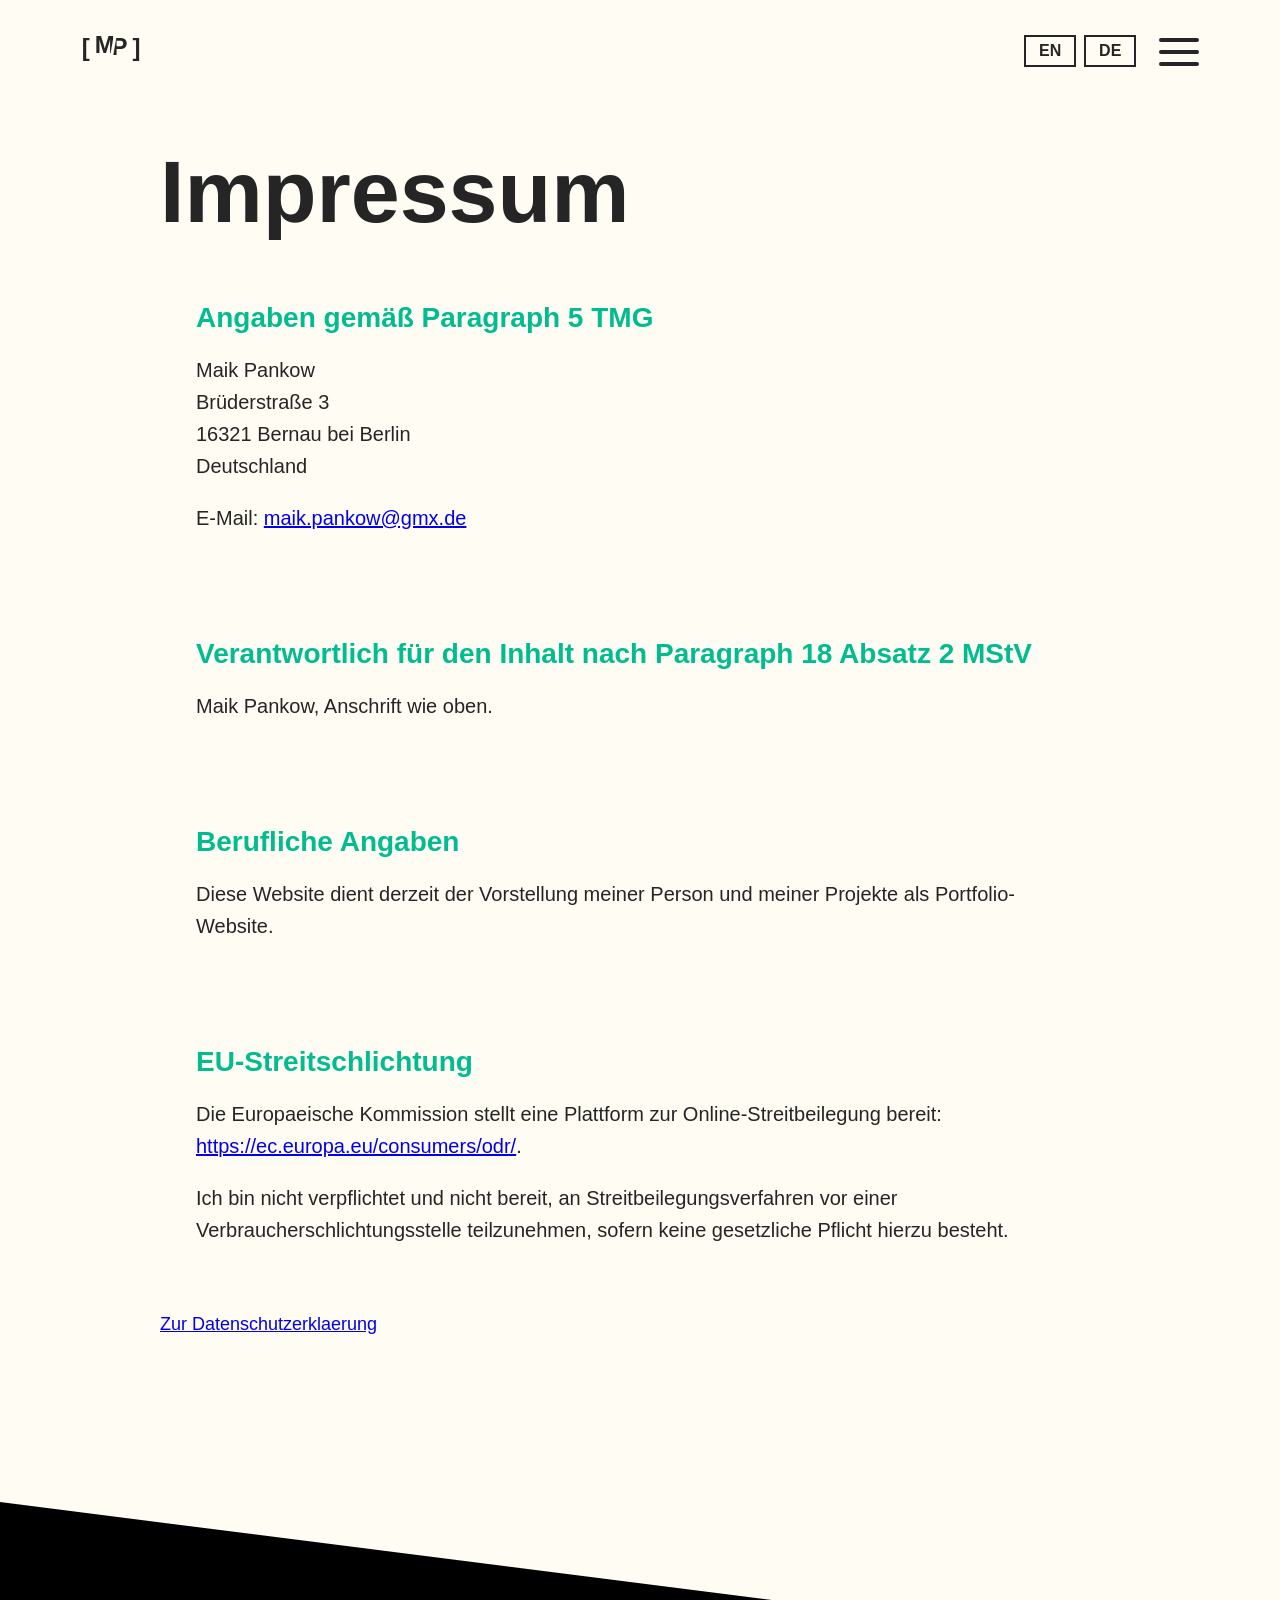
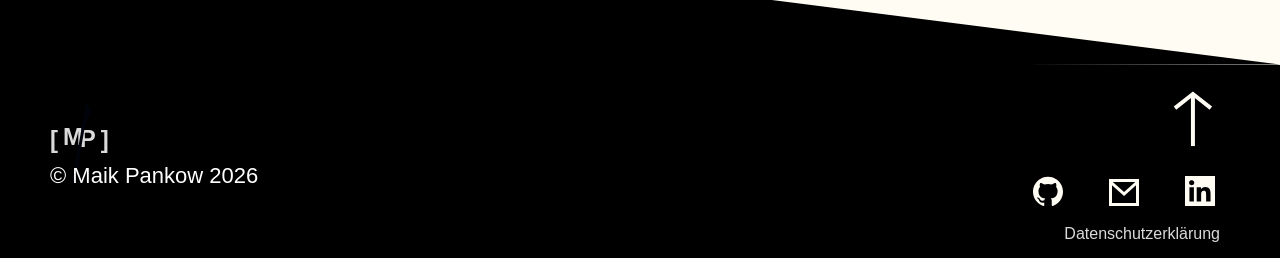
==== commit 75948fe9: "fix: content limited and section, add new portrait  image" ====
--- a/subpages/legal-notice.html
+++ b/subpages/legal-notice.html
@@ -5,14 +5,22 @@
         <meta charset="UTF-8">
         <meta name="viewport" content="width=device-width, initial-scale=1.0">
         <title data-i18n-title="legalNoticeTitle">Impressum</title>
-        <link rel="stylesheet" href="../style.css">
+        <link rel="stylesheet" href="../css/header-content.css">
         <link rel="stylesheet" href="../css/variablen.css">
-        <link rel="stylesheet" href="../css/header-content.css">
         <link rel="stylesheet" href="../css/nav.css">
         <link rel="stylesheet" href="../css/nav-respons.css">
         <link rel="stylesheet" href="../css/hamburger-menu.css">
         <link rel="stylesheet" href="../css/footer-content.css">
         <link rel="stylesheet" href="../css/subpages.css">
+        <link rel="stylesheet" href="../style.css">
+
+        <link rel="icon" type="image/png" href="../assets/img/favicon/favicon-96x96.png" sizes="96x96" />
+        <link rel="icon" type="image/svg+xml" href="../assets/img/favicon/favicon.svg" />
+        <link rel="shortcut icon" href="../assets/img/favicon/favicon.ico" />
+        <link rel="apple-touch-icon" sizes="180x180" href="../assets/img/favicon/apple-touch-icon.png" />
+        <meta name="apple-mobile-web-app-title" content="Portfolio" />
+        <link rel="manifest" href="../assets/img/favicon/site.webmanifest" />
+
         <script src="../scripts/translate.js" defer></script>
     </head>
 
@@ -20,7 +28,6 @@
         <header>
             <div class="header-content-limiter">
                 <div class="logo">
-                    <a href="../index.html" class="subpage-home-link" data-i18n-aria-label="backToHome">
                         <div class="logo-content">
                             <p class="first-before">[</p>
                             <p class="first">M</p>
@@ -74,7 +81,7 @@
             </div>
         </header>
 
-        <main class="subpage-main">
+        <main id="subpage-main" class="subpage-main">
             <div class="subpage-container">
                 <div class="subpage-header">
 
@@ -140,12 +147,12 @@
                     <p class="copyright">&copy; Maik Pankow 2026</p>
                     <a class="footer-email" href="mailto:maik.pankow@gmx.de">maik.pankow@gmx.de</a>
                     <div class="responsive-link-legal-notice">
-                        <a href="../subpages/legal-notice.html" target="_blank" data-i18n="footerLegalNotice">Legal Notice</a>
+                        <a href="../subpages/privacy-policy.html" target="_blank" data-i18n="footerPrivacyPolicy">Privacy Policy</a>
                     </div>
                 </div>
                 <div class="footer-right">
                     <div class="back-to-top-content">
-                        <a href="#hero-section"><img src="../assets/img/icons/to-top.svg" alt="Back to Top"></a>
+                        <a href="#subpage-main"><img src="../assets/img/icons/to-top.svg" alt="Back to Top"></a>
                     </div>
                     <div class="footer-icons">
                         <a class="icon-links" href="https://github.com/Maik649" target="_blank"><img
@@ -156,7 +163,7 @@
                                 src="../assets/img/LinkedIn-icon.svg" alt="Profile Picture LinkedIn"></a>
                     </div>
                     <div class="footer-link-legal-notice">
-                        <a href="../subpages/privacy-policy.html" target="_blank" data-i18n="footerPrivacyPolicy">Privacy Policy</a>
+                        <a href="../subpages/privacy-policy.html" data-i18n="footerPrivacyPolicy">Privacy Policy</a>
                     </div>
                 </div>
             </div>
--- a/css/header-content.css
+++ b/css/header-content.css
@@ -1,5 +1,5 @@
 .header-content-limiter {
-    max-width: var(--limitet-width);
+    max-width: var(--limited-width);
     display: flex;
     justify-content: space-between;
     align-items: center;
--- a/css/variablen.css
+++ b/css/variablen.css
@@ -44,7 +44,7 @@
     --font-weight-regular: 400;
 
     /* content limit */
-    --limitet-width: 1440px;
+    --limited-width: 1440px;
 
     /* shared arrow animation */
     --arrow-scale-mid: 1;
@@ -228,11 +228,11 @@
     .--primary-button {
         height: 46px;
         font-size: 20px;
-        width: 200px;
+        width: 212px;
     }
 
     .--primary-button:hover {
-        width: 210px;
+        width: 220px;
     }
 
     .--margin-left {
--- a/css/nav.css
+++ b/css/nav.css
@@ -140,12 +140,12 @@
     padding: 0 0 64px;
 }
 
-.content-limitet {
+.content-limited {
     margin: 0 auto;
     display: flex;
     justify-content: space-between;
     align-items: center;
-    max-width: var(--limitet-width);
+    max-width: var(--limited-width);
     width: 100%;
 }
 
--- a/css/nav-respons.css
+++ b/css/nav-respons.css
@@ -1,6 +1,7 @@
 .content-limitet {
     flex-direction: column;
     padding: 0 24px;
+    max-width: var(--limited-width);
 }
 
 .banner-wrapper-content {
@@ -318,6 +319,7 @@
     .content-limitet {
         flex-direction: column;
         align-items: center;
+        max-width: var(--limited-width);
     }
 
     .content-left p,
--- a/css/footer-content.css
+++ b/css/footer-content.css
@@ -4,7 +4,7 @@
     align-items: center;
     flex-wrap: wrap;
     padding: 0 100px;
-    max-width: var(--limitet-width);
+    max-width: var(--limited-width);
     margin: 0 auto;
 }
 
--- a/css/subpages.css
+++ b/css/subpages.css
@@ -79,43 +79,12 @@
     font-style: normal;
 }
 
-.subpage-card ul {
-    display: flex;
-    flex-direction: column;
-    gap: 10px;
-    height: auto;
-    margin: 0;
-    padding-left: 22px;
-}
-
-.subpage-card a,
-.subpage-home-link {
-    color: var(--secondary-color);
-}
-
 .subpage-meta {
     display: flex;
     flex-wrap: wrap;
     gap: 16px 28px;
     font-family: var(--font-family-overpass-regular);
     font-size: 18px;
-}
-
-.subpage-home-link {
-    width: fit-content;
-    font-family: var(--font-family-overpass-bold);
-    font-size: 18px;
-    text-decoration: none;
-}
-
-.subpage-home-link:hover,
-.subpage-card a:hover {
-    cursor: pointer;
-}
-
-.launch-toggle button.is-active {
-    background-color: white;
-    border-color: var(--secondary-color);
 }
 
 @media only screen and (max-width: 768px) {
--- a/style.css
+++ b/style.css
@@ -36,7 +36,6 @@
 
 section {
     width: 100%;
-    min-height: 100vh;
     z-index: 0;
     margin: 0;
     padding: 0;
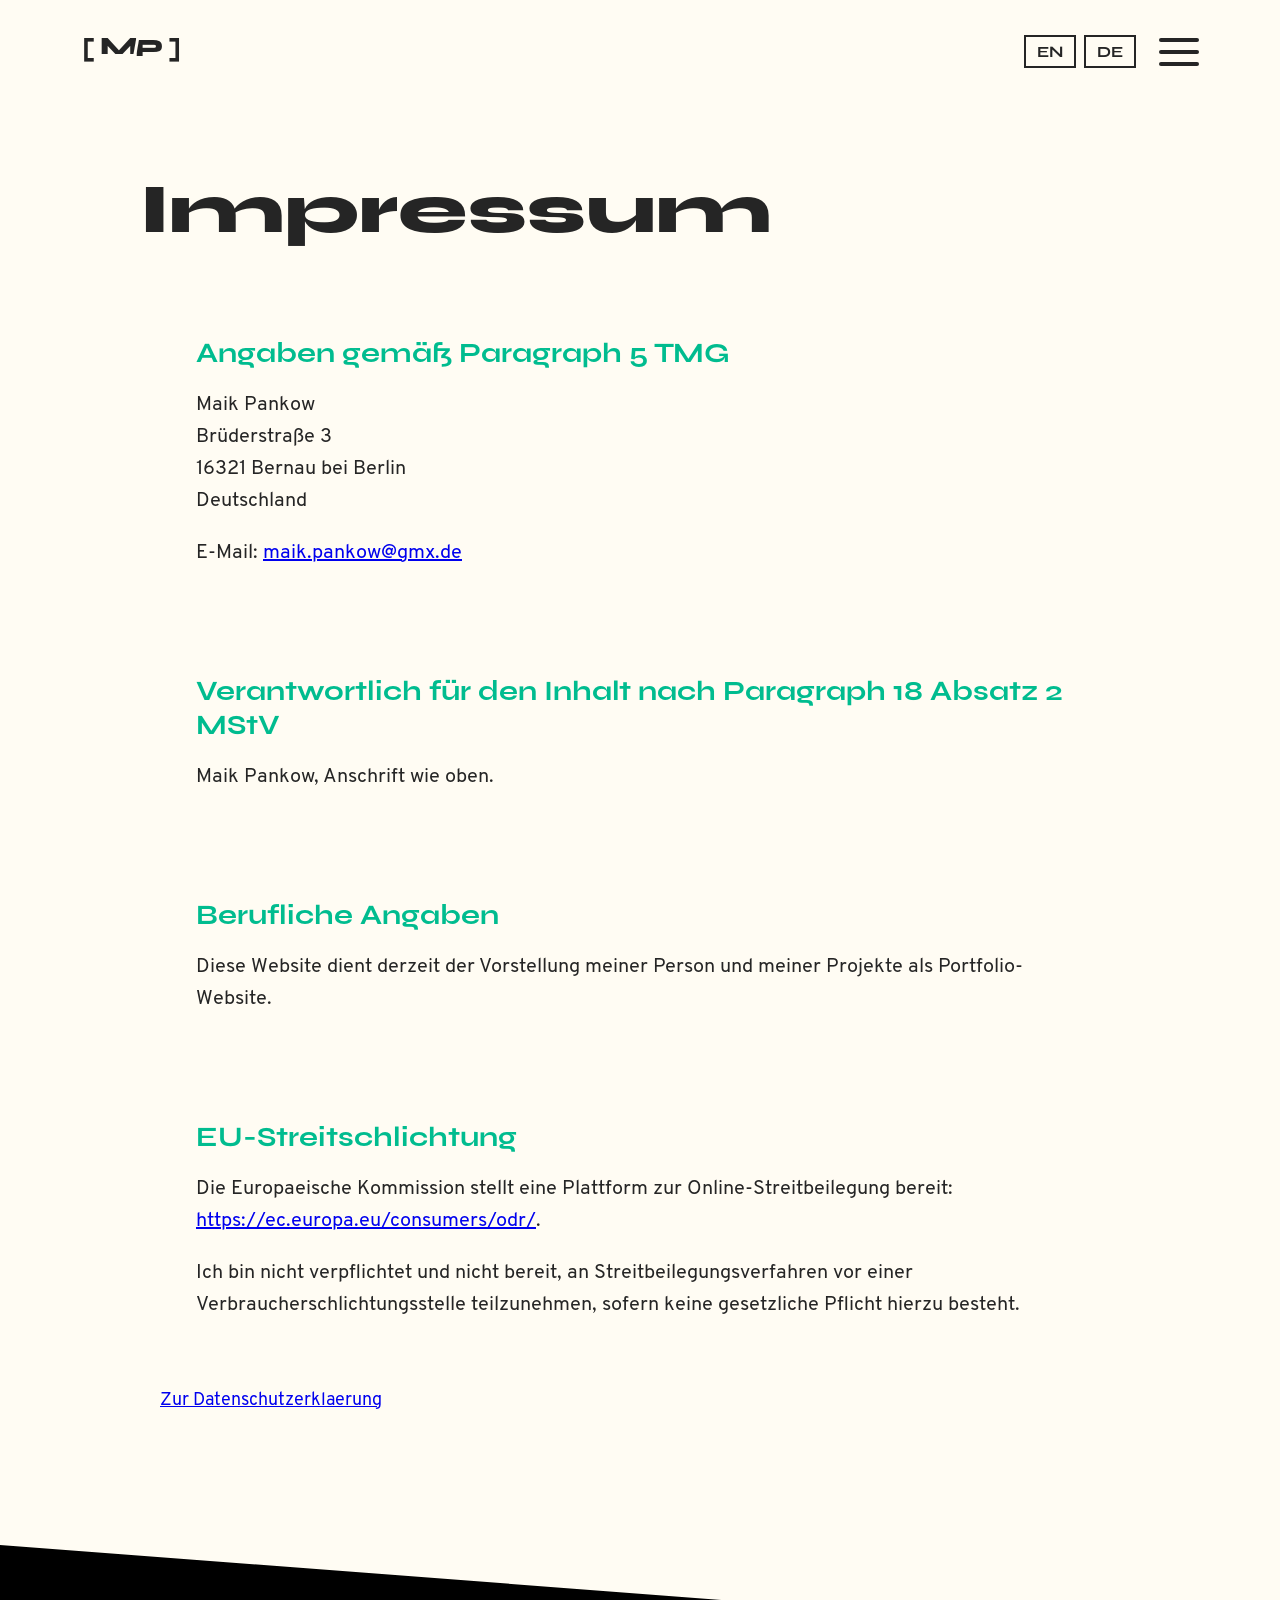
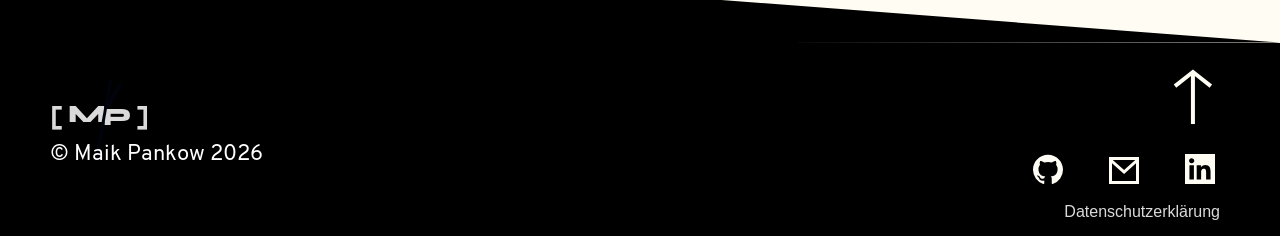
==== commit a3ed5210: "feat:  new workflo and uptade aboutme and reference section" ====
--- a/subpages/legal-notice.html
+++ b/subpages/legal-notice.html
@@ -5,14 +5,7 @@
         <meta charset="UTF-8">
         <meta name="viewport" content="width=device-width, initial-scale=1.0">
         <title data-i18n-title="legalNoticeTitle">Impressum</title>
-        <link rel="stylesheet" href="../css/header-content.css">
-        <link rel="stylesheet" href="../css/variablen.css">
-        <link rel="stylesheet" href="../css/nav.css">
-        <link rel="stylesheet" href="../css/nav-respons.css">
-        <link rel="stylesheet" href="../css/hamburger-menu.css">
-        <link rel="stylesheet" href="../css/footer-content.css">
-        <link rel="stylesheet" href="../css/subpages.css">
-        <link rel="stylesheet" href="../style.css">
+        <link rel="stylesheet" href="../css/main.css">
 
         <link rel="icon" type="image/png" href="../assets/img/favicon/favicon-96x96.png" sizes="96x96" />
         <link rel="icon" type="image/svg+xml" href="../assets/img/favicon/favicon.svg" />
@@ -28,14 +21,15 @@
         <header>
             <div class="header-content-limiter">
                 <div class="logo">
-                        <div class="logo-content">
-                            <p class="first-before">[</p>
-                            <p class="first">M</p>
-                            <p class="logo-seperator">/</p>
-                            <p class="last">P</p>
-                            <p class="first-before">]</p>
-                        </div>
-                    </a>
+                        <a class="logo-link" href="#subpage-main">
+                            <div class="logo-content">
+                                <p class="first-before">[</p>
+                                <p class="first">M</p>
+                                <p class="logo-seperator">/</p>
+                                <p class="last">P</p>
+                                <p class="first-before">]</p>
+                            </div>
+                        </a>
                 </div>
                 <div class="header-right">
                     <div class="launch-toggle">
--- a/css/main.css
+++ b/css/main.css
@@ -0,0 +1,3313 @@
+@charset "UTF-8";
+:root {
+  /* colors */
+  --primary-color: rgb(255, 252, 243);
+  --secondary-color: rgb(0, 188, 143);
+  --footer-color: rgb(0, 0, 0);
+  --text-color: #252525;
+  --text-color-light: #ffffff;
+  /* buttons colors */
+  --primary-button: #e9e9e9;
+  --primary-button-hover: #2980b9;
+  --secondary-button: rgb(0, 188, 143);
+  --secondary-button-hover: rgb(255, 252, 243);
+  /* padding and margin */
+  --min-padding: 20px;
+  --middle-padding: 40px;
+  --max-padding: 60px;
+  --min-margin: 20px;
+  --middle-margin: 40px;
+  --max-margin: 60px;
+  --xxl-margin: 200px;
+  /* fontfamely Syne */
+  --font-family-syne-bold: 'Syne-Bold', Arial, sans-serif;
+  --font-family-syne-extra: 'Syne-Extra', Arial, sans-serif;
+  --font-family-syne-italic: 'Syne-Italic', Arial, sans-serif;
+  --font-family-syne-mono: 'Syne-Mono', Arial, sans-serif;
+  --font-family-syne-regular: 'Syne-Regular', Arial, sans-serif;
+  /* fontfamely Overpass */
+  --font-family-overpass-bold: 'Overpass-Bold', Arial, sans-serif;
+  --font-family-overpass-extra: 'Overpass-Extra', Arial, sans-serif;
+  --font-family-overpass-italic: 'Overpass-Italic', Arial, sans-serif;
+  --font-family-overpass-mono: 'Overpass-Mono', Arial, sans-serif;
+  --font-family-overpass-regular: 'Overpass-Regular', Arial, sans-serif;
+  --font-family-overpass-light: 'Overpass-Light', Arial, sans-serif;
+  /* fontweight */
+  --font-weight-bold: 700;
+  --font-weight-extra: 800;
+  --font-weight-italic: 400;
+  --font-weight-mono: 400;
+  --font-weight-regular: 400;
+  /* content limit */
+  --limited-width: 1440px;
+  /* shared arrow animation */
+  --arrow-scale-mid: 1;
+  --arrow-scale-end: 1.2;
+  --arrow-shift-left-mid-x: -60px;
+  --arrow-shift-left-mid-y: 30px;
+  --arrow-shift-left-end-x: -140px;
+  --arrow-shift-left-end-y: 90px;
+  --arrow-shift-right-mid-x: 60px;
+  --arrow-shift-right-mid-y: 60px;
+  --arrow-shift-right-end-x: 140px;
+  --arrow-shift-right-end-y: 140px;
+}
+
+.scroll-down-indicator {
+  animation: scroll-down linear both;
+  animation-timeline: scroll(root block);
+  animation-range: 0%, 80%;
+}
+
+.section-reveal {
+  opacity: 0;
+  transform: translate3d(var(--reveal-offset-x, 120px), var(--reveal-offset-y, 0), 0);
+  will-change: opacity, transform;
+}
+
+.section-reveal.is-visible {
+  animation: section-reveal-in 1.2s ease-out forwards;
+}
+
+.section-reveal.reveal-from-left {
+  --reveal-offset-x: -120px;
+  --reveal-offset-y: 0;
+}
+
+.section-reveal.reveal-from-right {
+  --reveal-offset-x: 120px;
+  --reveal-offset-y: 0;
+}
+
+.section-reveal.reveal-from-bottom {
+  --reveal-offset-x: 0;
+  --reveal-offset-y: 120px;
+}
+
+.pfeil-bottom-left img {
+  animation: arrowFloatLeft linear both;
+  animation-timeline: scroll(root block);
+  animation-range: var(--arrow-scroll-range-start, 20%) var(--arrow-scroll-range-end, 35%);
+}
+
+.pfeil-bottom-right img {
+  animation: arrowFloatRight linear both;
+  animation-timeline: scroll(root block);
+  animation-range: var(--arrow-scroll-range-start, 20%) var(--arrow-scroll-range-end, 35%);
+}
+
+@keyframes arrowFloatLeft {
+  0% {
+    transform: translate(0, 0);
+    opacity: 1;
+  }
+  50% {
+    transform: translate(var(--arrow-shift-left-mid-x), var(--arrow-shift-left-mid-y)) scale(var(--arrow-scale-mid));
+    opacity: 1;
+  }
+  100% {
+    transform: translate(var(--arrow-shift-left-end-x), var(--arrow-shift-left-end-y)) scale(var(--arrow-scale-end));
+    opacity: 1;
+  }
+}
+@keyframes arrowFloatRight {
+  0% {
+    transform: translate(0, 0);
+    opacity: 1;
+  }
+  50% {
+    transform: translate(var(--arrow-shift-right-mid-x), var(--arrow-shift-right-mid-y)) scale(var(--arrow-scale-mid));
+    opacity: 1;
+  }
+  100% {
+    transform: translate(var(--arrow-shift-right-end-x), var(--arrow-shift-right-end-y)) scale(var(--arrow-scale-end));
+    opacity: 1;
+  }
+}
+@media (prefers-reduced-motion: reduce) {
+  .section-reveal,
+  .section-reveal.is-visible {
+    animation: none;
+    opacity: 1;
+    transform: none;
+  }
+  .pfeil-bottom-left img,
+  .pfeil-bottom-right img {
+    animation: none;
+  }
+}
+.--font-family-syne-regular {
+  font-family: var(--font-family-syne-regular);
+  font-weight: var(--font-weight-regular);
+}
+
+.--font-family-overpass-regular {
+  font-family: var(--font-family-overpass-regular);
+  font-weight: var(--font-weight-regular);
+}
+
+.--child-headline {
+  text-align: center;
+  width: 50%;
+  color: var(--text-color) !important;
+  font-size: 22px;
+  margin: 0;
+  font-family: var(--font-family-overpass-regular);
+  font-weight: var(--font-weight-regular);
+  padding: 0;
+}
+
+/* Global Styles button */
+.--primary-button {
+  background-color: var(--primary-color);
+  color: var(--text-color);
+  border: none;
+  height: 55px;
+  width: 250px;
+  padding: 12px 20px 0 20px;
+  cursor: pointer;
+  font-size: 23px;
+  border: 3px solid black;
+  text-decoration: unset;
+  text-align: center;
+  font-family: var(--font-family-overpass-regular);
+  font-weight: var(--font-weight-regular);
+  transition: all 0.255ms ease;
+}
+
+.--primary-light-button {
+  background-color: var(--text-color);
+  color: var(--text-color-light);
+  border: none;
+  height: 55px;
+  width: 250px;
+  padding: 12px 20px 0 20px;
+  cursor: pointer;
+  font-size: 23px;
+  border: 3px solid var(--primary-color);
+  text-decoration: unset;
+  text-align: center;
+  font-family: var(--font-family-overpass-regular);
+  font-weight: var(--font-weight-regular);
+  transition: all 0.255ms ease;
+}
+
+.--primary-light-button:hover {
+  width: 270px;
+  font-weight: var(--font-weight-bold);
+  background-color: var(--primary-color);
+  color: var(--text-color);
+  outline: 2px solid var(--primary-color);
+  transition: all 0.255ms ease;
+}
+
+.--primary-button:hover {
+  width: 270px;
+  font-weight: var(--font-weight-bold);
+}
+
+/* globel style margin and padding */
+.--margin-top {
+  margin-top: var(--middle-margin);
+}
+
+.--margin-left {
+  margin-left: var(--xxl-margin);
+}
+
+.--margin-top-negative {
+  margin-top: -50px !important;
+}
+
+.--primary-h1 {
+  color: var(--text-color);
+  width: auto;
+  font-weight: var(--font-weight-extra);
+  font-size: clamp(38px, 10vw, 78px);
+  font-family: var(--font-family-syne-extra);
+  font-weight: var(--font-weight-extra);
+  margin: 0;
+}
+
+.--primary-h1:hover {
+  cursor: pointer;
+  color: var(--secondary-color);
+}
+
+.--form-input {
+  width: 600px;
+  height: 40px;
+  padding: 10px;
+  background-color: black;
+  border: unset;
+  outline: unset;
+  border-bottom: 2px solid white;
+  color: var(--text-color-light);
+  font-size: 16px;
+  font-family: var(--font-family-overpass-regular);
+}
+
+@media only screen and (min-width: 320px) and (max-width: 768px) {
+  .--primary-button {
+    height: 46px;
+    font-size: 20px;
+    width: 212px;
+  }
+  .--primary-button:hover {
+    width: 220px;
+  }
+  .--margin-left {
+    margin-left: 0;
+  }
+  .--margin-top-negative {
+    margin-top: -20px !important;
+  }
+  .--primary-h1 {
+    color: var(--text-color);
+    width: auto;
+    font-weight: var(--font-weight-extra);
+    font-size: clamp(36px, 8vw, 78px) !important;
+    font-family: var(--font-family-syne-extra);
+    font-weight: var(--font-weight-extra);
+    padding: 0px 0 0px 0 !important;
+    margin: 0;
+  }
+}
+@keyframes section-reveal-in {
+  0% {
+    opacity: 0;
+    transform: translate3d(var(--reveal-offset-x, 120px), var(--reveal-offset-y, 0), 0);
+  }
+  60% {
+    opacity: 0.45;
+  }
+  100% {
+    opacity: 1;
+    transform: translate3d(0, 0, 0);
+  }
+}
+* {
+  box-sizing: border-box;
+  margin: 0;
+  scroll-behavior: smooth;
+}
+
+html {
+  overflow-x: hidden;
+}
+
+body {
+  font-family: var(--font-family);
+  background-color: var(--primary-color);
+  overflow-x: hidden;
+}
+
+img {
+  max-width: 100%;
+  height: auto;
+}
+
+.logo-link {
+  text-decoration: none;
+  color: inherit;
+}
+
+header {
+  display: flex;
+  background-color: var(--primary-color);
+  width: 100%;
+  padding: 30px clamp(12px, 6vw, 100px);
+  z-index: 10;
+  position: fixed;
+}
+
+main {
+  position: relative;
+  left: 50%;
+  transform: translateX(-50%);
+}
+
+section {
+  width: 100%;
+  z-index: 0;
+  margin: 0;
+  padding: 0;
+}
+
+footer {
+  width: 100%;
+  background-color: var(--footer-color);
+  text-align: center;
+  color: white;
+}
+
+nav {
+  display: none;
+  position: fixed;
+  width: 100%;
+  height: auto;
+  top: 92px;
+  left: 0;
+  right: 0;
+  margin: 0;
+  background-color: var(--primary-color);
+  border-radius: 0;
+  z-index: 2;
+}
+
+ul {
+  list-style: none;
+  gap: 20px;
+  margin: 0;
+  padding: 0;
+  z-index: 1000;
+  position: relative;
+  height: calc(100vh - 350px);
+  display: flex;
+  flex-direction: column;
+}
+
+.navigation li {
+  display: flex;
+  justify-content: center;
+  align-items: center;
+  text-align: center;
+  position: relative;
+}
+
+.navigation a .icon-links {
+  display: flex;
+  gap: 20px;
+  width: 55px;
+}
+
+.navigation .nav_li::before {
+  content: "";
+  display: block;
+  position: absolute;
+  width: 3px;
+  height: 52px;
+  bottom: 0px;
+  left: 0;
+  background-color: var(--text-color);
+  transition: height 0.1s ease, top 0.1s ease;
+}
+
+.navigation .nav_li:hover::before {
+  height: 0px;
+  bottom: 0px;
+}
+
+.navigation .nav_li::after {
+  content: "";
+  display: block;
+  position: absolute;
+  width: clamp(200px, 100vw, 580px);
+  height: 3px;
+  bottom: 0px;
+  left: 0;
+  right: 0;
+  background-color: var(--text-color);
+  transform: scaleX(0.07);
+  transform-origin: top left 0;
+  transition: transform 0.4s ease-in;
+}
+
+.navigation .nav_li:hover::after {
+  transform-origin: right center 0px;
+  animation: fade-right 0.4s ease-in;
+  width: 100%;
+  right: 0px;
+  transform: scaleX(0.4);
+}
+
+.navigation .nav_li.active .nav_li_a {
+  border: 4px solid var(--text-color);
+  color: var(--secondary-color);
+}
+
+@keyframes fade-right {
+  0% {
+    transform: scaleX(0);
+  }
+  50% {
+    transform: scaleX(0.5);
+    transform-origin: top right 30px;
+    transform: scaleX(0.7);
+    width: 80%;
+  }
+  100% {
+    transform: scaleX(1);
+  }
+}
+.nav_li_a {
+  display: block;
+  position: relative;
+  color: black;
+  text-decoration: none;
+  text-align: center;
+  padding: 36px 0 36px 74px;
+  height: auto;
+  width: 100%;
+  font-size: clamp(1rem, 7vw, 96px);
+  font-family: var(--font-family-syne-bold);
+  font-weight: var(--font-weight-bold);
+}
+
+.is-open {
+  display: flex;
+  flex-direction: column;
+  top: 90px;
+  left: 0;
+  right: 0;
+  background-color: var(--primary-color);
+  width: clamp(200px, 100vw, 100%);
+  height: calc(100svh - 90px);
+  max-height: calc(100svh - 90px);
+  overflow-y: auto;
+  z-index: 1000;
+}
+
+.banner-wrapper-content {
+  width: 100%;
+  background-color: black;
+  position: relative;
+  z-index: 0;
+  width: 100%;
+  padding: 0 0 64px;
+}
+
+.content-limited {
+  margin: 0 auto;
+  display: flex;
+  justify-content: space-between;
+  align-items: center;
+  max-width: var(--limited-width);
+  width: 100%;
+}
+
+.banner-wrapper {
+  width: 100%;
+  min-height: 149px;
+  max-width: 100%;
+  margin: 0;
+  left: 0;
+  position: relative;
+}
+
+.banner {
+  background: rgb(0, 0, 0);
+  position: absolute;
+  width: 100%;
+  min-height: 150px;
+  left: 0;
+  -webkit-clip-path: polygon(0% 0%, 0% 0%, 100% 100%, 0% 100%);
+  clip-path: polygon(0% 0%, 0% 0%, 100% 100%, 0% 100%);
+}
+
+@keyframes fade-right {
+  0% {
+    visibility: hidden;
+    opacity: 0;
+    transform: translateX(0px);
+  }
+  25% {
+    visibility: visible;
+    opacity: 1;
+    transform: translateX(0px);
+  }
+  50% {
+    visibility: visible;
+    opacity: 1;
+    transform: translateX(20px);
+  }
+  100% {
+    visibility: hidden;
+    opacity: 0;
+    transform: translateX(80px);
+  }
+}
+.content-left {
+  display: flex;
+  flex-direction: column;
+  align-items: flex-start;
+  width: 100%;
+}
+
+.content-left p {
+  font-size: clamp(1rem, 6vw, 78px);
+  font-family: var(--font-family-syne-extra), Arial, sans-serif;
+  font-weight: var(--font-weight-extra);
+  color: var(--text-color-light);
+}
+
+.content-left span {
+  font-size: clamp(1rem, 3vw, 22px);
+  font-family: var(--font-family-overpass-regular), Arial, sans-serif;
+  font-weight: var(--font-weight-regular);
+  color: var(--text-color-light);
+}
+
+.content-left p:hover {
+  color: var(--secondary-color);
+}
+
+.content-right {
+  display: flex;
+  flex-direction: row;
+  justify-content: center;
+  gap: 40px;
+  margin-top: 80px;
+  width: 100%;
+  align-items: center;
+  height: 100%;
+}
+
+.content-right img {
+  width: 40px;
+  height: 40px;
+  font-size: 24px;
+  color: var(--text-color);
+}
+
+.content-right a {
+  text-decoration: none;
+  color: var(--text-color);
+}
+
+.content-limitet {
+  flex-direction: column;
+  padding: 0 24px;
+  max-width: var(--limited-width);
+}
+
+.banner-wrapper-content {
+  padding: 0 0 32px;
+}
+
+ul {
+  list-style: none;
+  gap: 15px;
+  margin: 0;
+  flex-direction: column;
+  align-items: center;
+  display: flex;
+  padding: 0;
+  z-index: 1000;
+  position: relative;
+  justify-content: center;
+}
+
+.navigation li {
+  display: flex;
+  justify-content: center;
+  align-items: center;
+  text-align: center;
+  width: clamp(250px, 80vw, 600px);
+  position: relative;
+}
+
+.navigation .nav_li::before {
+  content: "";
+  display: block;
+  position: absolute;
+  width: 3px;
+  height: 32px;
+  left: 0;
+  background-color: var(--text-color);
+  transition: height 0.1s ease, top 0.1s ease;
+}
+
+.navigation .nav_li::after {
+  content: "";
+  display: block;
+  position: absolute;
+  width: clamp(250px, 80vw, 600px);
+  height: 3px;
+  bottom: 0;
+  top: unset;
+  left: 0;
+  right: 0;
+  background-color: var(--text-color);
+  transform: scaleX(0.07);
+  transform-origin: top left 0;
+  transition: transform 0.4s ease-in;
+}
+
+.nav_li_a {
+  padding: 25px 0 25px 40px;
+  font-size: clamp(36px, 7vw, 56px);
+}
+
+.content-left {
+  display: flex;
+  flex-direction: column;
+  width: 100%;
+  align-items: flex-start;
+}
+
+.content-left p {
+  font-size: clamp(36px, 8vw, 64px);
+}
+
+.content-left span {
+  font-size: clamp(16px, 3.5vw, 22px);
+}
+
+.content-right {
+  gap: 30px;
+  margin-top: 24px;
+  flex-wrap: wrap;
+  justify-content: flex-end;
+  width: 100%;
+}
+
+.content-right img {
+  width: 34px;
+  height: 34px;
+}
+
+/* Unified nav scaling across all resolutions */
+@media only screen and (min-width: 320px) and (max-width: 480px) {
+  ul {
+    gap: 8px;
+    min-height: 40vh;
+    justify-content: center;
+  }
+  .nav_li_a {
+    padding: 20px 0 25px 0px;
+  }
+}
+/* @media only screen and (max-width: 480px) {
+    ul {
+        gap: 10px;
+        height: auto;
+        min-height: 52.7vh;
+        justify-content: center;
+    }
+
+    .navigation li,
+    .navigation .nav_li::after {
+        width: min(90vw, 520px);
+    }
+
+    .navigation .nav_li::before {
+        height: 24px;
+    }
+
+    .nav_li_a {
+        padding: 16px 0;
+        font-size: clamp(28px, 9.5vw, 42px);
+        line-height: 1.1;
+    }
+
+    .navigation .nav_li.active .nav_li_a {
+        border: 3px solid var(--text-color);
+        padding-left: 0;
+    }
+
+    .content-limitet {
+        flex-direction: column;
+        padding: 0 16px;
+    }
+
+    .banner-wrapper-content {
+        padding: 0 0 30px;
+    }
+
+    .navigation li {
+        display: flex;
+        justify-content: center;
+        align-items: center;
+        text-align: center;
+    }
+
+    .content-left p {
+        font-size: clamp(28px, 9vw, 42px);
+        text-align: start;
+    }
+
+    .content-left span {
+        font-size: clamp(14px, 4vw, 22px);
+        font-family: var(--font-family-overpass-regular), Arial, sans-serif;
+        font-weight: var(--font-weight-regular);
+        color: var(--text-color-light);
+        text-align: start;
+    }
+
+    .content-right {
+        gap: 18px;
+        margin-top: 16px;
+        flex-wrap: wrap;
+        justify-content: flex-end;
+    }
+
+    .content-right img {
+        width: 32px;
+        height: 32px;
+    }
+} */
+@media only screen and (min-width: 481px) and (max-width: 768px) {
+  ul {
+    gap: 12px;
+    min-height: 43vh;
+    justify-content: center;
+  }
+  .navigation li,
+  .navigation .nav_li::after {
+    width: min(86vw, 560px);
+  }
+  .navigation .nav_li::before {
+    height: 30px;
+  }
+  .nav_li_a {
+    padding: 18px 0;
+    font-size: clamp(32px, 7vw, 48px);
+    line-height: 1.1;
+  }
+  .navigation .nav_li.active .nav_li_a {
+    border: 3px solid var(--text-color);
+    padding-left: 20px;
+  }
+}
+@media only screen and (min-width: 769px) and (max-width: 1200px) {
+  .is-open {
+    overflow-y: auto;
+  }
+  ul {
+    gap: 14px;
+    min-height: 48vh;
+    justify-content: center;
+  }
+  .navigation li,
+  .navigation .nav_li::after {
+    width: min(82vw, 560px);
+  }
+  .nav_li_a {
+    padding: 20px 0;
+    font-size: clamp(34px, 4.8vw, 46px);
+    line-height: 1.1;
+  }
+  .navigation .nav_li.active .nav_li_a {
+    border: 3px solid var(--text-color);
+    padding-left: 0;
+  }
+  .content-limitet {
+    flex-direction: column;
+    align-items: center;
+    padding: 0 24px;
+  }
+  .banner-wrapper-content {
+    padding: 0 0 8px;
+  }
+  ul {
+    flex-direction: column;
+    align-items: center;
+    position: relative;
+    justify-content: center;
+  }
+  .content-right {
+    gap: 30px;
+    margin-top: 0px;
+    flex-wrap: wrap;
+    justify-content: flex-end;
+    width: 100%;
+  }
+}
+@media only screen and (min-height: 320px) and (orientation: landscape) {
+  .is-open {
+    overflow-y: auto;
+  }
+  ul {
+    min-height: 55.5vh;
+    gap: 5px;
+    padding: 0;
+  }
+  .nav_li_a {
+    padding: 12px 0;
+    font-size: clamp(24px, 4vw, 36px);
+  }
+}
+@media only screen and (min-width: 1201px) {
+  .navigation .nav_li::before {
+    content: "";
+    display: block;
+    position: absolute;
+    width: 3px;
+    height: 52px;
+    bottom: 0px;
+    left: 0;
+    background-color: var(--text-color);
+    transition: height 0.1s ease, top 0.1s ease;
+  }
+  .navigation .nav_li::after {
+    content: "";
+    display: block;
+    position: absolute;
+    width: clamp(300px, 90vw, 600px);
+    height: 3px;
+    bottom: 0px;
+    left: 0;
+    right: 0;
+    background-color: var(--text-color);
+    transform: scaleX(0.07);
+    transform-origin: top left 0;
+    transition: transform 0.4s ease-in;
+  }
+  .nav_li_a {
+    padding: 24px 0;
+    font-size: clamp(36px, 3.8vw, 56px);
+    line-height: 1.1;
+  }
+  .navigation .nav_li.active .nav_li_a {
+    border: 3px solid var(--text-color);
+    padding-left: 0;
+  }
+  .content-limitet {
+    flex-direction: column;
+    align-items: center;
+    max-width: var(--limited-width);
+  }
+  .content-left p,
+  .content-left span {
+    text-align: center;
+  }
+  .content-right {
+    margin-top: 24px;
+    justify-content: flex-end;
+  }
+}
+@keyframes height-nav {
+  0% {
+    background-color: var(--primary-color);
+    height: 100px;
+  }
+  100% {
+    background-color: var(--primary-color);
+    height: 250px;
+  }
+}
+/* @keyframes fadein {
+  0% {
+    top: -5px;
+    margin-bottom: 0px;
+  }
+
+  100% {
+    top: 0px;
+    margin-bottom: 10px;
+  }
+} */
+.hamburg {
+  display: block;
+  position: relative;
+  background: var(--primary-color);
+  border-radius: 4px;
+  width: auto;
+  transition: border-radius 0.5s;
+  padding: 21px;
+  cursor: pointer;
+}
+
+.line {
+  display: block;
+  position: absolute;
+  left: 3px;
+  height: 4px;
+  width: 40px;
+  background: var(--text-color);
+  border-radius: 2px;
+  transition: 0.5s;
+  transform-origin: center;
+}
+
+.line:nth-child(1) {
+  top: 8px;
+}
+
+.line:nth-child(2) {
+  top: 20px;
+}
+
+.line:nth-child(3) {
+  top: 32px;
+}
+
+.hamburg.checked .line:nth-child(1) {
+  transform: translateY(0px) translateX(8px) rotate(0deg);
+  width: 30px;
+}
+
+.hamburg.checked .line:nth-child(2) {
+  transform: translateY(0px) translateX(0px) rotate(0deg);
+  width: 45px;
+}
+
+.hamburg.checked .line:nth-child(3) {
+  transform: translateY(0px) translateX(8px) rotate(0deg);
+  width: 30px;
+}
+
+@media only screen and (min-width: 320px) and (max-width: 768px) {
+  .hamburg {
+    display: block;
+    position: relative;
+    width: 40px;
+    height: 35px;
+    background: var(--primary-color);
+    border-radius: 4px;
+    transition: border-radius 0.5s;
+  }
+  .line {
+    display: block;
+    position: absolute;
+    left: 0px;
+    height: 4px;
+    width: 40px;
+    background: var(--text-color);
+    border-radius: 2px;
+    transition: 0.5s;
+    transform-origin: center;
+  }
+  .line:nth-child(1) {
+    top: 8px;
+  }
+  .line:nth-child(2) {
+    top: 18px;
+  }
+  .line:nth-child(3) {
+    top: 28px;
+  }
+  .hamburg.checked .line:nth-child(1) {
+    transform: translateY(0px) translateX(8px) rotate(0deg);
+    width: 30px;
+  }
+  .hamburg.checked .line:nth-child(2) {
+    transform: translateY(0px) translateX(0px) rotate(0deg);
+    width: 45px;
+  }
+  .hamburg.checked .line:nth-child(3) {
+    transform: translateY(0px) translateX(8px) rotate(0deg);
+    width: 30px;
+  }
+}
+.header-content-limiter {
+  max-width: var(--limited-width);
+  display: flex;
+  justify-content: space-between;
+  align-items: center;
+  margin: 0 auto;
+  width: 100%;
+  padding: 0 5px;
+}
+
+header {
+  position: fixed;
+  top: 0;
+  left: 0;
+  width: 100%;
+  z-index: 1100;
+  /* Header bleibt über dem Overlay bedienbar */
+}
+
+.logo div {
+  font-size: 24px;
+  font-family: var(--font-family-syne-extra);
+  font-weight: var(--font-weight-extra);
+  color: var(--text-color);
+  margin: 0;
+}
+
+.logo-content {
+  display: flex;
+  gap: 5px;
+  align-items: center;
+  height: 30px;
+  width: 64px;
+}
+
+.first-before {
+  position: relative;
+  width: auto;
+  height: 35px;
+  font-weight: bolder;
+}
+
+.first {
+  position: relative;
+  width: auto;
+  height: 35px;
+  margin: -6px 0 0 0;
+}
+
+.logo-seperator {
+  position: relative;
+  width: 3px;
+  height: 80px;
+  margin: 0 0 0 -9.3px;
+  background-color: var(--primary-color);
+  transform: skewX(-10deg);
+  color: var(--primary-color);
+}
+
+.last {
+  position: relative;
+  width: auto;
+  height: 30px;
+  margin: -6px 0 0 -7px;
+  z-index: -1;
+}
+
+.launch-toggle {
+  display: flex;
+  gap: 8px;
+  font-family: var(--font-family-syne-extra);
+  font-weight: var(--font-weight-extra);
+}
+
+.launch-toggle button {
+  background-color: transparent;
+  border: 2px solid var(--text-color);
+  color: var(--text-color);
+  padding: 5px 10px;
+  cursor: pointer;
+  font-size: 16px;
+  font-family: var(--font-family-syne-bold);
+  font-weight: var(--font-weight-bold);
+  min-width: 52px;
+  white-space: nowrap;
+}
+
+.launch-toggle button:hover {
+  background-color: white;
+  border: 2px solid var(--secondary-color);
+}
+
+.launch-toggle button:active,
+.launch-toggle button:focus,
+.launch-toggle button:focus-visible {
+  color: var(--text-color);
+  padding: 5px 10px;
+  cursor: pointer;
+  font-size: 16px;
+  background-color: white;
+  border: 2px solid var(--secondary-color);
+}
+
+.header-right {
+  display: flex;
+  gap: clamp(10px, 2vw, 20px);
+  align-items: center;
+}
+
+@media only screen and (min-width: 320px) and (max-width: 425px) {
+  header {
+    display: flex;
+    align-items: center;
+    height: 92px;
+    padding: 30px 5px;
+  }
+  .header-content-limiter {
+    gap: 12px;
+  }
+  .header-right {
+    gap: 12px;
+  }
+  .launch-toggle button {
+    min-width: 44px;
+    font-size: 14px;
+    padding: 5px 8px;
+  }
+  .logo div {
+    font-size: 22px;
+  }
+}
+@media only screen and (min-width: 426px) and (max-width: 768px) {
+  header {
+    display: flex;
+    align-items: center;
+    height: 92px;
+    padding: 30px 5px;
+  }
+  .header-content-limiter {
+    gap: 16px;
+  }
+  .header-right {
+    gap: 16px;
+  }
+  .launch-toggle button {
+    min-width: 48px;
+    font-size: 15px;
+  }
+  .logo div {
+    font-size: 22px;
+  }
+}
+@media only screen and (min-width: 769px) and (max-width: 1024px) {
+  header {
+    padding: 24px 16px;
+  }
+  .header-content-limiter {
+    gap: 20px;
+  }
+  .header-right {
+    gap: 18px;
+  }
+  .launch-toggle button {
+    min-width: 50px;
+    font-size: 15px;
+  }
+}
+.hero-section {
+  background-color: var(--primary-color);
+  display: flex;
+  flex-direction: column;
+  min-height: 100vh;
+  justify-content: center;
+  align-items: center;
+  text-align: center;
+}
+
+.myAnimationsText {
+  overflow: hidden;
+  height: 1.1em;
+  word-wrap: break-word;
+  white-space: nowrap;
+  animation: typing 1.5s steps(10, start) forwards;
+  color: var(--secondary-color);
+  font-family: var(--font-family-overpass-bold);
+  font-weight: var(--font-weight-bold);
+  font-size: clamp(1rem, 4vw, 48px);
+  width: 305px;
+  top: -35px;
+  left: 67%;
+  position: relative;
+}
+
+@keyframes typing {
+  from {
+    opacity: 0;
+    width: 0;
+  }
+  to {
+    opacity: 1;
+    width: 305px;
+  }
+}
+.--fade-in {
+  width: 0;
+  position: relative;
+  opacity: 0;
+  animation: fadeIn 2.5s ease-in-out forwards;
+}
+
+@keyframes fadeIn {
+  to {
+    width: 100%;
+    position: relative;
+    opacity: 1;
+  }
+}
+.content-wrapper {
+  display: flex;
+  flex-direction: column;
+  gap: 20px;
+  /* max-width: var(--limitet-width); */
+  width: clamp(300px, 85vw, 1440px);
+}
+
+.hero-section h1 {
+  width: auto;
+  font-size: clamp(1rem, 8vw, 128px);
+  font-family: var(--font-family-syne-extra);
+  font-weight: var(--font-weight-extra);
+  color: var(--text-color);
+  margin: 0;
+  line-height: 100%;
+}
+
+.top-headline h1::after {
+  display: block;
+  position: relative;
+  left: 11%;
+  content: "";
+  width: 53%;
+  height: 5px;
+  background-color: var(--text-color);
+  margin-top: 3.5%;
+}
+
+.top-headline span {
+  position: relative;
+  top: -35px;
+  left: 30%;
+  font-family: var(--font-family-overpass-bold);
+  font-weight: var(--font-weight-bold);
+  font-size: clamp(1rem, 4vw, 48px);
+  color: var(--secondary-color);
+  margin: 0;
+}
+
+.bottom-headline {
+  display: flex;
+  justify-content: space-between;
+  flex-direction: row;
+  gap: 20px;
+  min-height: 260px;
+  align-items: center;
+}
+
+.bottom-headline a {
+  text-decoration: none;
+  color: var(--text-color);
+  font-size: 22px;
+  font-weight: 300;
+  font-family: var(--font-family-overpass-light);
+  writing-mode: vertical-rl;
+  transform: rotate(-180deg);
+}
+
+.scroll-down-btn {
+  display: flex;
+  flex-direction: column;
+  gap: 10px;
+  align-items: center;
+  margin: 0 60px 0 0;
+}
+
+.scroll-down-btn span {
+  height: 100%;
+  font-size: clamp(1rem, 10vw, 24px);
+  font-weight: 100;
+  font-family: var(--font-family-overpass-light);
+  width: 70px;
+  height: 180px;
+  color: var(--text-color);
+  background-color: var(--primary-color);
+  position: absolute;
+}
+
+.scroll-down-btn img {
+  position: absolute;
+  width: 50px;
+  height: 96px;
+  color: var(--text-color);
+  animation: bounce 2.5s infinite ease-in-out;
+}
+
+@keyframes bounce {
+  0% {
+    display: unset;
+    visibility: hidden;
+    opacity: 0;
+    transform: translateY(-180px);
+  }
+  25% {
+    display: inline;
+    visibility: visible;
+    opacity: 1;
+    transform: translateY(-80px);
+  }
+  50% {
+    display: inline;
+    visibility: visible;
+    opacity: 1;
+    transform: translateY(80px);
+  }
+  100% {
+    display: inline;
+    position: absolute;
+    visibility: hidden;
+    opacity: 0;
+    transform: translateY(80px);
+  }
+}
+@media only screen and (min-width: 319px) and (max-width: 768px) {
+  .content-wrapper {
+    display: flex;
+    flex-direction: column;
+    gap: 50px;
+    max-width: var(--limited-width);
+    width: clamp(300px, 100vw, 1440px);
+  }
+  .hero-section {
+    background-color: var(--primary-color);
+    display: flex;
+    flex-direction: column;
+    min-height: 100vh;
+    justify-content: center;
+    align-items: center;
+    text-align: center;
+    padding: 0;
+  }
+  .hero-section h1 {
+    width: auto;
+    font-size: clamp(36px, 11vw, 168px);
+    font-family: var(--font-family-syne-extra);
+    font-weight: var(--font-weight-extra);
+    color: var(--text-color);
+    margin: 0;
+    line-height: 85%;
+  }
+  .top-headline h1::after {
+    left: 5%;
+    content: "";
+    width: 54%;
+  }
+  .myAnimationsText {
+    width: 100%;
+    top: 0%;
+    left: 80%;
+    transform: translate(-50%, -50%);
+  }
+  .bottom-headline {
+    display: flex;
+    justify-content: space-between;
+    flex-direction: row;
+    gap: 20px;
+    min-height: 200px;
+    align-items: center;
+    position: relative;
+    top: 90px;
+  }
+  .bottom-headline a {
+    text-decoration: none;
+    color: var(--text-color);
+    font-size: 20px !important;
+    font-weight: 300;
+    font-family: var(--font-family-overpass-light);
+    writing-mode: vertical-rl;
+    transform: rotate(-180deg);
+  }
+  .scroll-down-btn {
+    display: flex;
+    flex-direction: column;
+    gap: 10px;
+    align-items: center;
+    margin: 92px 60px 0 0;
+  }
+  .scroll-down-btn img {
+    position: absolute;
+    width: 35px !important;
+    height: 69px !important;
+    color: var(--text-color);
+    animation: bounce 2.5s infinite ease-in-out;
+  }
+  .scroll-down-btn span {
+    height: 100%;
+    font-size: clamp(1rem, 10vw, 20px) !important;
+    font-weight: 100;
+    font-family: var(--font-family-overpass-light);
+    width: 70px;
+    height: 180px;
+    color: var(--text-color);
+    background-color: var(--primary-color);
+    position: absolute;
+  }
+}
+@media only screen and (min-width: 769px) and (max-width: 1024px) {
+  .hero-section {
+    padding: 110px 20px 40px;
+  }
+  .content-wrapper {
+    width: min(94vw, 1024px);
+  }
+  .bottom-headline {
+    min-height: 240px;
+  }
+  .scroll-down-btn {
+    margin-right: 20px;
+  }
+}
+@media only screen and (max-width: 1700px) and (max-height: 800px) and (orientation: landscape) {
+  .hero-section {
+    min-height: 100svh;
+    justify-content: flex-start;
+    padding: 110px 16px 24px;
+  }
+  .top-headline {
+    position: relative;
+    top: 80px;
+  }
+  .hero-section h1 {
+    font-size: clamp(34px, 8vw, 126px);
+    line-height: 0.92;
+  }
+}
+@media only screen and (max-width: 768px) and (max-height: 450px) and (orientation: landscape) {
+  .hero-section {
+    min-height: 100svh;
+    justify-content: flex-start;
+    padding: 110px 16px 24px;
+  }
+  .content-wrapper {
+    gap: 24px;
+    width: min(100%, 640px);
+  }
+  .hero-section h1 {
+    font-size: clamp(34px, 8vw, 56px);
+    line-height: 0.92;
+  }
+  .top-headline span {
+    top: -4px;
+    left: 22%;
+    font-size: clamp(16px, 3.5vw, 24px);
+  }
+  .bottom-headline {
+    min-height: auto;
+    top: 0;
+    gap: 12px;
+    align-items: flex-end;
+  }
+  .bottom-headline a {
+    font-size: 16px !important;
+  }
+  .scroll-down-btn {
+    margin: 0 16px 0 0;
+  }
+  .scroll-down-btn span {
+    width: 56px;
+    height: 128px;
+    font-size: 16px !important;
+  }
+  .scroll-down-btn img {
+    width: 28px !important;
+    height: 56px !important;
+  }
+}
+.about-me {
+  display: flex;
+  justify-content: center;
+}
+
+.about-me-content-wrapper {
+  display: flex;
+  justify-content: center;
+  align-items: center;
+  flex-direction: row;
+  gap: 20px;
+  margin: 110px 0 0 0;
+  max-width: var(--limited-width);
+  height: auto;
+  padding: 35px;
+}
+
+.about-content-left {
+  flex: 1;
+  display: flex;
+  justify-content: flex-start;
+  flex-direction: column;
+  align-items: flex-start;
+  gap: 48px;
+  height: 100%;
+  width: 100%;
+}
+
+.about-content-left span {
+  color: var(--text-color);
+  font-size: clamp(1rem, 10vw, 22px);
+  font-family: var(--font-family-overpass-regular);
+  font-weight: var(--font-weight-regular);
+  padding: 0px 0 8px 0;
+  margin: 0;
+  width: 100%;
+}
+
+article {
+  font-size: 22px;
+  width: 100%;
+  font-family: var(--font-family-syne-regular);
+  font-weight: var(--font-weight-regular);
+  line-height: 120%;
+  height: auto;
+}
+
+.icons {
+  display: flex;
+  flex-direction: row;
+  justify-content: flex-start;
+  align-items: center;
+  gap: 20px;
+  width: 40px;
+  height: 40px;
+}
+
+.icons span {
+  font-size: 18px;
+  font-family: var(--font-family-syne-regular);
+}
+
+.about-content-right {
+  flex: 1;
+  display: flex;
+  justify-content: center;
+  align-items: center;
+  flex-direction: column;
+  align-items: center;
+  height: 100%;
+  width: 100%;
+}
+
+.portrait-wrapper {
+  position: relative;
+  display: inline-block;
+  margin: 0px 0 0 230px;
+}
+
+.about-content-right .portrait {
+  width: clamp(200px, 100vw, 350px);
+  object-fit: contain;
+  border: none;
+  padding: 0;
+  display: block;
+  position: relative;
+  z-index: 1;
+}
+
+.about-content-right .pfeil-bottom-left {
+  height: auto;
+  width: 100%;
+  display: flex;
+  justify-content: flex-end;
+}
+
+.about-content-right .pfeil-bottom-left img {
+  width: 200px;
+  height: auto;
+  --arrow-scroll-range-start: 12%;
+  --arrow-scroll-range-end: 28%;
+}
+
+.portrait-wrapper::after {
+  content: "";
+  position: absolute;
+  inset: 0;
+  border: 4px solid var(--text-color);
+  transform: translate(15px, 15px);
+  opacity: 0;
+  transition: opacity 0.3s ease, transform 0.3s ease;
+  pointer-events: none;
+  z-index: 1;
+}
+
+.portrait-wrapper:hover::after {
+  opacity: 1;
+}
+
+@media (max-width: 1440px) {
+  .--primary-h1 {
+    color: var(--text-color);
+    width: auto;
+    font-weight: var(--font-weight-extra);
+    font-size: clamp(1rem, 5vw, 78px);
+    font-family: var(--font-family-syne-extra);
+    font-weight: var(--font-weight-extra);
+    padding: 0px 0 8px 0;
+    margin: 0;
+  }
+  .about-me-content-wrapper {
+    display: flex;
+    justify-content: center;
+    align-items: center;
+    flex-direction: row;
+    gap: 20px;
+    max-width: var(--limitet-width);
+    width: 100%;
+    min-height: 100vh;
+    height: auto;
+  }
+  .about-content-left {
+    align-items: center;
+  }
+  .about-content-right .portrait {
+    width: clamp(200px, 35vw, 350px);
+    object-fit: contain;
+    height: auto;
+    border: 2px solid transparent;
+    padding: 0;
+  }
+  .infotext {
+    font-size: clamp(1rem, 5vw, 22px);
+  }
+  article {
+    /* margin: 30px 40px 30px; */
+    font-size: clamp(1rem, 5vw, 22px);
+  }
+  .portrait-wrapper {
+    margin: 50px 0;
+  }
+  .about-content-left span {
+    color: var(--text-color);
+    font-size: clamp(1rem, 10vw, 18px);
+    font-family: var(--font-family-overpass-regular);
+    font-weight: var(--font-weight-regular);
+    padding: 0px 0 8px 0;
+    margin: 0;
+    width: 100%;
+  }
+  .icons img {
+    padding-left: 64px;
+  }
+}
+@media only screen and (min-width: 319px) and (max-width: 768px) {
+  .--primary-h1 {
+    color: var(--text-color);
+    width: 100%;
+    font-weight: var(--font-weight-extra);
+    font-size: clamp(36px, 5vw, 78px);
+    font-family: var(--font-family-syne-extra);
+    font-weight: var(--font-weight-extra);
+    text-align: center;
+    margin: 0;
+  }
+  .about-me-content-wrapper {
+    align-items: center;
+    flex-direction: column;
+    padding: 10px;
+    height: auto;
+    min-height: unset;
+    margin: 70px 0 0 0;
+  }
+  .about-content-left {
+    display: flex;
+    justify-content: center;
+    flex-direction: column;
+    height: auto;
+    width: 100%;
+  }
+  .about-content-left span {
+    color: var(--text-color);
+    font-size: clamp(1rem, 10vw, 16px);
+    font-family: var(--font-family-overpass-regular);
+    font-weight: var(--font-weight-regular);
+    padding: 0px 0 8px 0;
+    margin: 0;
+    width: 100%;
+  }
+  .extra-info {
+    display: flex;
+    justify-content: center;
+    flex-direction: column;
+    align-items: flex-start;
+    gap: 20px;
+    width: 100%;
+  }
+  .icons {
+    display: flex;
+    flex-direction: row;
+    justify-content: flex-start;
+    align-items: center;
+    gap: 20px;
+    width: 40px;
+    height: 40px;
+  }
+  .icons img {
+    padding-left: 0px;
+  }
+  .about-content-right {
+    flex: unset;
+    display: flex;
+    justify-content: center;
+    flex-direction: column;
+    align-items: center;
+    height: auto;
+    width: 100%;
+  }
+  .portrait-wrapper {
+    margin: 0px 0;
+  }
+  .about-content-right .portrait {
+    width: clamp(200px, 75vw, 350px);
+    height: auto;
+    object-fit: contain;
+    border: 2px solid transparent;
+    padding: 0;
+    margin: 0px 0;
+  }
+  .about-content-right img {
+    width: clamp(167px, 30vw, 350px);
+  }
+  .about-content-right .pfeil-bottom-left img {
+    width: 175px;
+    height: auto;
+    --arrow-scroll-range-start: 9%;
+    --arrow-scroll-range-end: 23%;
+  }
+}
+@media only screen and (min-width: 769px) and (max-width: 1024px) {
+  .about-me-content-wrapper {
+    flex-direction: column;
+    gap: 40px;
+    margin: 80px 0 0 0;
+    min-height: unset;
+    padding: 30px;
+    max-width: 920px;
+  }
+  .about-content-left,
+  .about-content-right {
+    align-items: center;
+    text-align: center;
+  }
+  .about-content-left {
+    width: min(92vw, 860px);
+    gap: 32px;
+  }
+  .about-content-left span,
+  article {
+    font-size: clamp(1rem, 2.3vw, 20px);
+  }
+  .extra-info {
+    align-items: center;
+  }
+  .portrait-wrapper {
+    margin: 0;
+  }
+  .about-content-right .portrait {
+    width: clamp(280px, 55vw, 430px);
+    height: auto;
+    object-fit: contain;
+  }
+}
+.references-section {
+  display: flex;
+  justify-content: center;
+}
+
+.references-content-wrapper {
+  display: flex;
+  flex-direction: column;
+  justify-content: center;
+  align-items: center;
+  gap: 48px;
+  max-width: var(--limited-width);
+  width: 100%;
+  height: 100%;
+}
+
+.slider-wrapper {
+  display: flex;
+  align-items: center;
+  gap: 16px;
+  width: 100%;
+}
+
+.reference-content {
+  display: flex;
+  flex-direction: row;
+  gap: var(--middle-padding);
+  width: 100%;
+  overflow-x: scroll;
+  scroll-snap-type: x mandatory;
+  scroll-behavior: smooth;
+  padding: var(--min-padding);
+  /* Scrollbar verstecken */
+  scrollbar-width: none;
+}
+.reference-content::-webkit-scrollbar {
+  display: none;
+}
+
+.reference-card {
+  flex-shrink: 0; /* Karten nicht stauchen */
+  scroll-snap-align: center;
+  width: min(450px, 80vw); /* Auf Mobile etwas kleiner */
+  /* ... Rest bleibt gleich */
+}
+
+.slider-btn {
+  background: none;
+  border: 2px solid var(--text-color);
+  color: var(--text-color);
+  font-size: 24px;
+  width: 48px;
+  height: 48px;
+  cursor: pointer;
+  flex-shrink: 0;
+  transition: border-color 0.3s, color 0.3s;
+}
+.slider-btn:hover {
+  border-color: var(--secondary-color);
+  color: var(--secondary-color);
+}
+
+.reference-content {
+  display: flex;
+  flex-direction: row;
+  gap: var(--middle-padding);
+  width: 100%;
+  padding: var(--min-padding);
+}
+
+/* Nach figma design */
+.reference-card {
+  display: flex;
+  flex-direction: column;
+  justify-content: flex-start;
+  align-items: center;
+  position: relative;
+  gap: 10px;
+  min-height: 380px;
+  width: min(450px, 100%);
+  padding: 24px 16px;
+  background-color: var(--primary-color);
+  border: 4px solid var(--text-color);
+}
+
+.reference-card:hover {
+  border: 4px solid var(--secondary-color);
+  transition: all 0.3s ease;
+}
+
+.reference-card:hover .reference-quote {
+  color: var(--secondary-color);
+  transition: all 0.3s ease;
+}
+
+/* .reference-card::after {
+    content: '';
+    position: absolute;
+    inset: 0;
+    border: 4px solid var(--secondary-color);
+    transform: translate(15px, 15px);
+    opacity: 0;
+    transition: opacity 0.3s ease, transform 0.3s ease;
+    pointer-events: none;
+    z-index: 1;
+}
+
+.reference-card:hover::after {
+   opacity: 1;
+} */
+.reference-quote {
+  width: 40px;
+  height: 40px;
+  text-align: start;
+  margin: 0;
+  font-size: 50px;
+  line-height: 40px;
+  text-align: center;
+  font-family: var(--font-family-overpass-regular);
+  font-weight: bolder;
+}
+
+.reference-name {
+  font-family: var(--font-family-overpass-regular);
+  font-size: 20px;
+  font-weight: bold;
+}
+
+.reference-position {
+  font-size: 14px;
+}
+
+.reference-text {
+  font-size: 20px;
+}
+
+.pfeil-bottom-left {
+  height: auto;
+  width: 100%;
+  display: flex;
+  justify-content: flex-end;
+  padding: 35px;
+}
+
+.references-content-wrapper .pfeil-bottom-left img {
+  width: 200px;
+  height: auto;
+  --arrow-scroll-range-start: 68%;
+  --arrow-scroll-range-end: 88%;
+}
+
+@media only screen and (min-width: 319px) and (max-width: 768px) {
+  .references-content-wrapper {
+    padding: 0;
+  }
+  .slider-btn {
+    display: none;
+  }
+  .reference-content {
+    flex-direction: column;
+    align-items: center;
+  }
+  .reference-card {
+    width: 90%;
+    height: auto;
+  }
+  .--child-headline {
+    font-size: 16px;
+    width: 75%;
+  }
+  .reference-text {
+    font-size: 16px;
+  }
+  .pfeil-bottom-left {
+    padding: 0;
+  }
+  .references-content-wrapper .pfeil-bottom-left img {
+    width: 175px;
+    height: auto;
+  }
+  .references-content-wrapper .pfeil-bottom-left img {
+    width: 175px;
+    height: auto;
+    --arrow-scroll-range-start: 70%;
+    --arrow-scroll-range-end: 100%;
+  }
+}
+@media only screen and (min-width: 769px) and (max-width: 1024px) {
+  .references-content-wrapper {
+    padding: 0;
+  }
+  .reference-card {
+    width: 100%;
+    height: auto;
+  }
+  .--child-headline {
+    font-size: 16px;
+    width: 75%;
+    margin-top: 15px;
+  }
+  .reference-text {
+    font-size: 16px;
+  }
+}
+.skill-section {
+  width: 100%;
+  height: auto;
+  display: flex;
+  align-items: flex-start;
+  flex-direction: column;
+}
+
+.my-skill-content-wrapper {
+  display: flex;
+  flex-direction: column;
+  align-items: center;
+  position: relative;
+  width: min(86vw, 1440px);
+  height: auto;
+  gap: 20px;
+  margin-inline: auto;
+  margin: 150px auto 0 auto;
+  border-left: 2px solid var(--text-color);
+  border-right: 2px solid var(--text-color);
+  border-bottom: 2px solid var(--text-color);
+}
+
+.my-skill-content-wrapper::before {
+  display: flex;
+  content: "";
+  position: absolute;
+  width: 12%;
+  left: 0;
+  height: 2px;
+  background-color: var(--text-color);
+}
+
+.my-skill-content-wrapper::after {
+  display: flex;
+  content: "";
+  position: absolute;
+  width: 12%;
+  left: 88%;
+  height: 2px;
+  background-color: var(--text-color);
+}
+
+.skill {
+  display: flex;
+  justify-content: center;
+  flex-direction: column;
+  align-items: center;
+  gap: 5px;
+  width: 100%;
+  height: 100%;
+  transition: all 0.255ms ease-in-out;
+}
+
+.skill img {
+  width: 89px;
+  height: 89px;
+}
+
+.skill span {
+  color: var(--text-color);
+  font-size: 16px;
+  font-family: var(--font-family-overpass-regular);
+  font-weight: var(--font-weight-bold);
+}
+
+.skill-icons {
+  display: grid;
+  gap: 100px;
+  grid-template-columns: repeat(auto-fit, minmax(150px, 1fr));
+  justify-content: center;
+  align-items: center;
+  width: 100%;
+  padding: var(--middle-padding);
+}
+
+.skill-icons .skill:hover img {
+  animation: iconSlide 650ms cubic-bezier(0.22, 0.61, 0.36, 1) both;
+  position: relative;
+  transform-origin: 50% 50%;
+  will-change: transform, opacity;
+}
+
+@keyframes iconSlide {
+  0% {
+    transform: translate3d(-22px, 0, 0) scale(0.94);
+    opacity: 0;
+  }
+  45% {
+    transform: translate3d(0, 0, 0) scale(0.88);
+    opacity: 1;
+  }
+  70% {
+    transform: translate3d(8px, 0, 0) scale(1.02);
+    opacity: 1;
+  }
+  100% {
+    transform: translate3d(0, 0, 0) scale(1);
+    opacity: 1;
+  }
+}
+.skill-footer {
+  display: flex;
+  justify-content: center;
+  align-items: center;
+  flex-wrap: wrap;
+  gap: 10px;
+  margin-top: -50px;
+  margin-bottom: 25px;
+  padding: 0 12px;
+}
+
+.skill-footer span {
+  color: var(--text-color);
+  font-size: 20px;
+  font-family: var(--font-family-overpass-regular);
+  font-weight: var(--font-weight-bold);
+  text-align: center;
+  overflow-wrap: anywhere;
+}
+
+.skill-footer a {
+  color: var(--secondary-color);
+  font-size: 20px;
+  font-family: var(--font-family-overpass-regular);
+  font-weight: var(--font-weight-bold);
+  text-align: center;
+  overflow-wrap: anywhere;
+}
+
+.skill-footer:hover img {
+  animation: iconSlide 650ms cubic-bezier(0.22, 0.61, 0.36, 1) both;
+  position: relative;
+  will-change: transform, opacity;
+}
+
+.content-wrapper {
+  max-width: var(--limitet-width);
+  margin: 0 auto;
+}
+
+.pfeil-bottom-right {
+  height: auto;
+  width: 100%;
+  display: flex;
+  justify-content: flex-start;
+}
+
+.pfeil-bottom-right img {
+  width: 200px;
+  height: auto;
+  --arrow-scroll-range-start: 34%;
+  --arrow-scroll-range-end: 52%;
+}
+
+@media only screen and (max-width: 420px) {
+  .skill-icons {
+    grid-template-columns: repeat(auto-fit, minmax(80px, 1fr));
+    gap: 15px;
+    padding: var(--min-padding);
+    height: 100%;
+  }
+  .skill img {
+    width: 69px;
+    height: 69px;
+  }
+  .skill-footer {
+    display: flex;
+    justify-content: center;
+    flex-direction: column;
+    align-items: center;
+    gap: 10px;
+    margin: 0;
+  }
+  .pfeil-bottom-right img {
+    width: 175px;
+    height: auto;
+    --arrow-scroll-range-start: 20%;
+    --arrow-scroll-range-end: 52%;
+  }
+}
+@media only screen and (min-width: 421px) and (max-width: 768px) {
+  .skill-icons {
+    display: grid;
+    gap: 25px;
+    grid-template-columns: repeat(auto-fit, minmax(115px, 1fr));
+    justify-content: center;
+    align-items: center;
+    width: 100%;
+    padding: var(--middle-padding);
+  }
+  .skill-footer {
+    display: flex;
+    justify-content: center;
+    flex-direction: column;
+    align-items: center;
+    gap: 10px;
+    margin: 0;
+  }
+}
+@media only screen and (min-width: 769px) and (max-width: 1024px) {
+  .my-skill-content-wrapper {
+    width: min(92vw, 1024px);
+    margin-top: 120px;
+  }
+  .skill-icons {
+    grid-template-columns: repeat(4, minmax(110px, 1fr));
+    gap: 40px;
+    padding: 30px;
+  }
+  .skill img {
+    width: 78px;
+    height: 78px;
+  }
+  .skill-footer {
+    margin-top: -20px;
+  }
+}
+.project-section {
+  display: flex;
+  flex-direction: column;
+  align-items: center;
+  position: relative;
+  width: 100%;
+  height: auto;
+  gap: 20px;
+}
+
+.projects-content-wrapper {
+  display: flex;
+  flex-direction: column;
+  align-items: center;
+  gap: 20px;
+  margin: 110px auto;
+  width: min(87vw, 1440px);
+}
+
+.projects-content {
+  display: flex;
+  flex-direction: column;
+  gap: 60px;
+  width: 100%;
+  max-width: var(--limited-width);
+  margin-top: 30px;
+}
+
+.project {
+  display: flex;
+  flex-direction: row;
+  justify-content: center;
+  gap: 60px;
+  width: 100%;
+}
+
+.project:nth-child(even) {
+  flex-direction: row-reverse;
+}
+
+.project-content-left {
+  display: flex;
+  flex-direction: column;
+  position: relative;
+  width: min(500px, 100%);
+  height: fit-content;
+  background: #0a0a0a;
+  background: -webkit-linear-gradient(rgb(100, 100, 100), rgb(100, 100, 100));
+  background: linear-gradient(rgb(100, 100, 100), rgb(100, 100, 100));
+}
+
+.project-content-left .project-image {
+  width: 100%;
+  height: auto;
+  opacity: 0.3;
+  transition: all 0.3s ease;
+  object-fit: cover;
+}
+
+.project-content-left::after {
+  content: "";
+  position: absolute;
+  inset: 0;
+  border: 4px solid var(--text-color);
+  transform: translate(15px, 15px);
+  opacity: 0;
+  transition: opacity 0.3s ease, transform 0.3s ease;
+  pointer-events: none;
+  z-index: 1;
+}
+
+.project:is(:hover, :has(.project-content-right.is-active) .project-image) .project-content-left::after {
+  opacity: 1;
+  flex-direction: row-reverse;
+}
+
+.project:is(:hover, :has(.project-content-right.is-active)) .project-image {
+  opacity: 1;
+}
+
+.project-content-right {
+  display: flex;
+  opacity: 0;
+  transform: translateX(10px);
+  flex-direction: column;
+  gap: 20px;
+  width: min(500px, 100%);
+  transition: opacity 0.255s ease, transform 0.255s ease;
+}
+
+.project-content-right.is-visible {
+  justify-content: center;
+  opacity: 1;
+  transform: translateX(0);
+}
+
+.project-content-right h2 {
+  color: var(--text-color);
+  width: 100%;
+  font-weight: var(--font-weight-extra);
+  font-size: clamp(1rem, 5vw, 42px);
+  font-family: var(--font-family-syne-extra);
+  font-weight: var(--font-weight-extra);
+  margin: 0;
+}
+
+.project-content-right p {
+  color: var(--secondary-color);
+  width: 100%;
+  font-size: clamp(1rem, 5vw, 23px);
+  font-family: var(--font-family-overpass-regular);
+  font-weight: var(--font-weight-regular);
+  margin: 0;
+}
+
+.project-content-right span {
+  color: var(--text-color);
+  font-size: clamp(1rem, 5vw, 18px);
+  font-family: var(--font-family-overpass-regular);
+  font-style: normal;
+  font-weight: var(--font-weight-bold);
+  width: 100%;
+}
+
+.project-extra-icon {
+  width: 44px;
+  height: 44px;
+  object-fit: contain;
+  position: absolute;
+  top: 50%;
+  right: -36px;
+  z-index: 2;
+  pointer-events: none;
+  opacity: 0;
+  transform: translateY(-50%) scale(0.5);
+}
+
+.project:nth-child(even) .project-extra-icon {
+  left: 0px;
+  right: auto;
+}
+
+.project.is-active .project-extra-icon {
+  animation: iconRotate 0.255s linear both;
+}
+
+@keyframes iconRotate {
+  0% {
+    opacity: 1;
+    transform: rotate(135deg) scale(0.5);
+  }
+  50% {
+    opacity: 1;
+  }
+  100% {
+    opacity: 1;
+    transform: rotate(0deg) scale(1.3);
+  }
+}
+.button-content {
+  display: flex;
+  flex-direction: column;
+  gap: 20px;
+  width: calc(100% - 40px);
+}
+
+.project-id {
+  color: var(--text-color);
+  height: 100%;
+  font-size: 48px;
+  font-family: var(--font-family-syne-bold);
+  font-weight: var(--font-weight-bold);
+  line-height: 120%;
+}
+
+@media only screen and (min-width: 319px) and (max-width: 768px) {
+  .project {
+    display: flex;
+    flex-direction: column-reverse;
+    justify-content: center;
+    gap: 60px;
+    width: 100%;
+  }
+  .project:nth-child(even) {
+    flex-direction: column-reverse;
+  }
+  .project:nth-child(1) .project-content-left {
+    order: 2;
+  }
+  .project:nth-child(1) span {
+    order: 3;
+  }
+  .project:nth-child(2) .project-content-left {
+    order: 2;
+    left: 20%;
+  }
+  .project:nth-child(2) span {
+    order: 3;
+    margin-left: auto;
+  }
+  .project:nth-child(3) .project-content-left {
+    order: 2;
+  }
+  .project:nth-child(3) span {
+    order: 3;
+  }
+  .project-content {
+    width: 100%;
+    text-align: center;
+  }
+  .project-content h2 {
+    font-size: 24px;
+  }
+  .project-content p {
+    font-size: 22px;
+  }
+  .project-content a {
+    display: inline-block;
+    margin-top: 20px;
+    padding: 10px 20px;
+    background-color: var(--primary-color);
+    color: white;
+    text-decoration: none;
+    border-radius: 5px;
+  }
+  .project-id {
+    font-size: 23px;
+  }
+  .project-content-left {
+    width: 80%;
+  }
+  .project-content-left .project-image {
+    width: 100%;
+    opacity: 1;
+  }
+  .project-content-left::after {
+    opacity: 1;
+    transform: translate(10px, 10px);
+  }
+  .project:nth-child(even) .project-content-left::after {
+    transform: translate(-10px, 10px);
+  }
+  .project-extra-icon {
+    opacity: 1;
+    right: -24px;
+  }
+  .project-extra-icon {
+    width: 34px;
+    height: 34px;
+  }
+  .project:nth-child(even) .project-extra-icon {
+    left: -30px;
+    right: auto;
+  }
+  .project-content-right {
+    width: 80%;
+    opacity: 1;
+    transform: none;
+  }
+}
+@media only screen and (min-width: 769px) and (max-width: 1024px) {
+  .project {
+    gap: 30px;
+    align-items: stretch;
+  }
+  .project-content-left,
+  .project-content-right {
+    width: min(420px, 100%);
+  }
+  .project-id {
+    font-size: 36px;
+  }
+}
+.subpage-main {
+  min-height: 100vh;
+  padding: 150px 16px 80px;
+  background-color: var(--primary-color);
+  color: var(--text-color);
+}
+
+.subpage-container {
+  width: min(100%, 960px);
+  margin: 0 auto;
+  display: flex;
+  flex-direction: column;
+  gap: 32px;
+}
+
+.subpage-header {
+  display: flex;
+  flex-direction: column;
+  gap: 12px;
+}
+
+.subpage-kicker {
+  font-family: var(--font-family-overpass-regular);
+  font-size: 20px;
+  color: var(--secondary-color);
+}
+
+.subpage-header h1 {
+  font-family: var(--font-family-syne-extra);
+  font-size: clamp(42px, 9vw, 70px);
+  line-height: 0.95;
+  margin: 25px -20px;
+}
+
+.subpage-intro {
+  max-width: 70ch;
+  font-family: var(--font-family-overpass-regular);
+  font-size: clamp(18px, 2.6vw, 22px);
+  line-height: 1.5;
+}
+
+.contact-banner-wrapper {
+  display: flex;
+  justify-content: center;
+  width: 100%;
+  height: 100%;
+}
+
+.contact-banner {
+  background: rgb(0, 0, 0);
+  width: 100%;
+  min-height: 250px;
+  left: 0;
+  -webkit-clip-path: polygon(0% 0%, 0% 35%, 120% 100%, 0% 101%);
+  clip-path: polygon(0% 0%, 0% 35%, 100% 100%, 0% 101%);
+}
+
+.subpage-card {
+  padding: clamp(20px, 4vw, 36px);
+  display: flex;
+  flex-direction: column;
+  gap: 20px;
+  background-color: rgba(255, 255, 255, 0.02);
+}
+
+.subpage-card h2 {
+  font-family: var(--font-family-syne-bold);
+  font-size: clamp(28px, 5vw, 19px);
+  color: var(--secondary-color);
+  margin: 0;
+}
+
+.subpage-card p,
+.subpage-card li,
+.subpage-card address {
+  font-family: var(--font-family-overpass-regular);
+  font-size: clamp(17px, 2.4vw, 20px);
+  line-height: 1.6;
+  font-style: normal;
+}
+
+.subpage-meta {
+  display: flex;
+  flex-wrap: wrap;
+  gap: 16px 28px;
+  font-family: var(--font-family-overpass-regular);
+  font-size: 18px;
+}
+
+@media only screen and (max-width: 768px) {
+  .subpage-main {
+    padding: 130px 16px 56px;
+  }
+  .subpage-container {
+    gap: 24px;
+  }
+  .subpage-card {
+    gap: 16px;
+  }
+  .subpage-meta {
+    font-size: 16px;
+  }
+}
+.contact-wrapper {
+  display: flex;
+  flex-direction: column;
+  justify-content: center;
+  width: 100%;
+  height: 100%;
+  margin: 0 auto;
+  max-width: var(--limited-width);
+}
+
+.contact-section {
+  display: flex;
+  flex-direction: column;
+  justify-content: center;
+  width: 100%;
+  height: 100%;
+}
+
+.contact-content-wrapper {
+  display: flex;
+  flex-direction: column;
+  justify-content: center;
+  width: 100%;
+  height: 100%;
+  padding: 0;
+}
+
+.contact-banner-wrapper {
+  display: flex;
+  justify-content: center;
+  width: 100%;
+  height: 100%;
+}
+
+.contact-banner {
+  background: rgb(0, 0, 0);
+  width: 100%;
+  min-height: 150px;
+  left: 0;
+  -webkit-clip-path: polygon(0% 0%, 0% 35%, 120% 100%, 0% 101%);
+  clip-path: polygon(0% 0%, 0% 35%, 100% 100%, 0% 101%);
+}
+
+.contact-content-header {
+  display: flex;
+  flex-direction: column;
+  gap: 20px;
+  width: 100%;
+  height: auto;
+  padding: var(--min-padding);
+  background-color: black;
+}
+
+.contact-content-header h2 {
+  font-size: 78px;
+  font-family: var(--font-family-syne-extra), Arial, sans-serif;
+  font-weight: var(--font-weight-extra);
+  color: var(--text-color-light);
+  margin: 0;
+  padding: 0;
+  width: 100%;
+}
+
+.contact-content-header span {
+  color: var(--text-color-light);
+  font-size: 18px;
+}
+
+.contact-content-header .headlin-description {
+  text-align: center;
+  font-family: var(--font-family-overpass-regular), Arial, sans-serif;
+  color: var(--secondary-color);
+  font-weight: 700;
+  font-size: 32px;
+  margin: 10px 0;
+  width: 100%;
+}
+
+.contact-content-header .--child-headline {
+  text-align: center;
+  width: 100%;
+  color: var(--text-color-light) !important;
+  font-size: 22px;
+  margin: 0;
+  font-family: var(--font-family-overpass-regular);
+  font-weight: var(--font-weight-regular);
+  padding: 10px;
+}
+
+.contact-form {
+  padding: 0 50px 50px 50px;
+}
+
+form {
+  display: flex;
+  flex-direction: column;
+  gap: 15px;
+  align-items: center;
+}
+
+textarea {
+  width: 100%;
+  max-width: 600px;
+  height: 200px;
+  padding: var(--min-padding);
+  background-color: black;
+  border: none;
+  color: var(--text-color-light);
+  outline: unset;
+  border: unset;
+  border-bottom: 2px solid white;
+  font-size: 16px;
+  font-family: var(--font-family-overpass-regular);
+}
+
+textarea:focus {
+  outline: 2px solid white;
+}
+
+.privecy-content {
+  display: flex;
+  flex-direction: row;
+  gap: 10px;
+  align-items: center;
+  min-height: 30px;
+  height: auto;
+}
+
+.privecy-content .privacy-text {
+  display: block;
+  font-size: 14px;
+  height: auto;
+  color: white;
+  margin: 0;
+}
+
+input {
+  background-color: black;
+  border: unset;
+  outline: unset;
+  border-bottom: 2px solid white;
+  color: var(--text-color-light);
+  font-size: 16px;
+  font-family: var(--font-family-overpass-regular);
+}
+
+input[type=text]:hover,
+input[type=email]:hover {
+  background-color: black;
+  border: unset;
+  outline: unset;
+  outline: 4px solid white;
+  color: var(--text-color-light);
+  font-size: 16px;
+  font-family: var(--font-family-overpass-regular);
+}
+
+textarea:hover {
+  background-color: black;
+  border: unset;
+  outline: unset;
+  outline: 4px solid white;
+  color: var(--text-color-light);
+  padding: none;
+  font-size: 16px;
+  font-family: var(--font-family-overpass-regular);
+}
+
+.contact-form input.--form-input:-webkit-autofill,
+.contact-form input.--form-input:-webkit-autofill:hover,
+.contact-form input.--form-input:-webkit-autofill:focus,
+.contact-form input.--form-input:-webkit-autofill:active {
+  -webkit-text-fill-color: var(--text-color-light) !important;
+  caret-color: var(--text-color-light);
+  -webkit-box-shadow: 0 0 0 1000px #000 inset !important;
+  box-shadow: 0 0 0 1000px #000 inset !important;
+  border: 2px solid white;
+  transition: background-color 9999s ease-out 0s;
+}
+
+.contact-form input.--form-input:autofill {
+  color: var(--text-color-light) !important;
+  box-shadow: 0 0 0 1000px #000 inset !important;
+}
+
+input[type=checkbox] {
+  width: 15px;
+  height: 15px;
+  accent-color: black;
+  outline: 2px solid white;
+}
+
+input[type=checkbox]:checked {
+  color: white;
+  width: 15px;
+  height: 15px;
+  accent-color: black;
+  outline: 2px solid white;
+}
+
+input[type=checkbox]:hover {
+  accent-color: white;
+  outline: 2px solid white;
+  outline-offset: 2px;
+  transition: 120ms transform ease-in-out;
+  box-shadow: inset 15px 15px rgba(82, 182, 89, 0.5);
+  clip-path: border-box;
+  clip-path: circle(100% at 50% 50%);
+}
+
+input[type=checkbox]:checked:hover {
+  accent-color: white;
+  outline: 2px solid white;
+  transition: 120ms transform ease-in-out;
+  box-shadow: inset 15px 15px rgba(82, 182, 89, 0.5);
+  clip-path: border-box;
+  clip-path: circle(100% at 50% 50%);
+}
+
+.contact-form .error-message {
+  display: block;
+  color: red;
+  font-size: 14px;
+  min-height: 19px;
+  width: 100%;
+  text-align: center;
+  opacity: 0;
+  font-family: var(--font-family-overpass-regular);
+  font-weight: 400;
+}
+
+.contact-form .error-message.error-state {
+  width: 100%;
+  max-width: 600px;
+  height: 19px;
+  font-size: 16px;
+  color: #ff6b6b;
+  opacity: 1;
+}
+
+.contact-form .error-message.success-state {
+  width: 100%;
+  max-width: 600px;
+  height: 15px;
+  font-size: 16px;
+  color: #59d07f;
+  opacity: 1;
+}
+
+.contact-form .field-with-icon {
+  width: 100%;
+  max-width: 600px;
+  position: relative;
+  display: flex;
+}
+
+.contact-form .field-with-icon .--form-input {
+  width: 100%;
+  padding-right: 40px;
+}
+
+.contact-form .field-with-icon .--form-input:active,
+.contact-form .field-with-icon .--form-input:focus {
+  outline: 2px solid white !important;
+  border-bottom: unset !important;
+}
+
+.contact-form .field-with-icon .field-status-icon {
+  position: absolute;
+  right: 12px;
+  top: 50%;
+  transform: translateY(-50%);
+  width: 21px;
+  height: 21px;
+  opacity: 0;
+  background-repeat: no-repeat;
+  background-position: center;
+  background-size: contain;
+  pointer-events: none;
+}
+
+.contact-form textarea {
+  background-repeat: no-repeat;
+  background-position: right 12px center;
+  background-size: 25px 25px;
+  padding-right: 40px;
+}
+
+.contact-form .field-with-icon.input-success-state .--form-input {
+  outline: 2px solid #ffffff !important;
+  border: unset !important;
+}
+
+.contact-form .field-with-icon.input-error-state .--form-input {
+  outline: 2px solid #ffffff !important;
+  border: unset !important;
+}
+
+.contact-form .field-with-icon.input-success-state .field-status-icon {
+  opacity: 1;
+  background-image: url("../assets/img/icons/susses-icon.svg");
+}
+
+.contact-form .field-with-icon.input-error-state .field-status-icon {
+  opacity: 1;
+  background-image: url("../assets/img/icons/error-icon.svg");
+}
+
+.contact-form textarea.input-success-state {
+  outline: 2px solid #ffffff !important;
+  border-bottom: unset !important;
+  background-image: url("../assets/img/icons/susses-icon.svg") !important;
+}
+
+.contact-form textarea.input-error-state {
+  outline: 2px solid #ffffff !important;
+  border-bottom: unset !important;
+  background-image: url("../assets/img/icons/error-icon.svg") !important;
+}
+
+.status-modal {
+  position: fixed;
+  inset: 0;
+  display: flex;
+  align-items: center;
+  justify-content: center;
+  padding: 90px 24px;
+  opacity: 0;
+  visibility: hidden;
+  pointer-events: none;
+  transition: opacity 180ms ease, visibility 180ms ease;
+  z-index: 999;
+}
+
+.status-modal.is-open {
+  opacity: 1;
+  visibility: visible;
+  pointer-events: auto;
+  margin: 92px 0;
+}
+
+.status-modal__backdrop {
+  position: absolute;
+  inset: 0;
+  background: rgba(220, 220, 220, 0.16);
+  backdrop-filter: blur(6px);
+}
+
+.status-modal__dialog {
+  position: relative;
+  display: flex;
+  flex-direction: column;
+  gap: 16px;
+  width: min(100%, 520px);
+  padding: 32px 28px 28px;
+  background: var(--primary-color);
+  border: 3px solid #ffffff;
+  box-shadow: 0 24px 80px rgba(0, 0, 0, 0.45);
+}
+
+.status-modal__dialog::before {
+  content: "";
+  position: absolute;
+  top: -3px;
+  left: 24px;
+  width: 120px;
+  height: 3px;
+  background: var(--primary-color);
+}
+
+.status-modal__dialog.is-success::before {
+  background: var(--success-color);
+}
+
+.status-modal__dialog.is-error::before {
+  background: var(--error-color);
+}
+
+.status-modal__close {
+  position: absolute;
+  top: 12px;
+  left: 80%;
+  width: 42px;
+  height: 42px;
+  border: none;
+  background: transparent;
+  color: var(--text-color);
+  font-size: 34px;
+  line-height: 1;
+  cursor: pointer;
+}
+
+.status-modal__kicker {
+  color: var(--secondary-color);
+  font-size: 14px;
+  letter-spacing: 0.12em;
+  text-transform: uppercase;
+  font-family: var(--font-family-overpass-regular);
+}
+
+.status-modal__title {
+  margin: 0;
+  color: var(--secondary-color);
+  font-size: clamp(21px, 5vw, 24px);
+  font-family: var(--font-family-syne-extra), Arial, sans-serif;
+}
+
+.status-modal__message {
+  margin: 0;
+  color: var(--secondary-color);
+  font-size: 18px;
+  line-height: 1.6;
+  font-family: var(--font-family-overpass-regular), Arial, sans-serif;
+}
+
+.status-modal__button {
+  align-self: flex-start;
+}
+
+.--primary-light-button:disabled {
+  width: 230px;
+  height: 62px;
+  background-color: black;
+  border: 4px solid gray;
+  color: gray;
+  font-size: 22px;
+  font-family: var(--font-family-overpass-regular);
+  font-weight: var(--font-weight-regular);
+}
+
+.--primary-light-button:disabled:hover {
+  width: 270px;
+  height: 62px;
+  font-size: 22px;
+  outline: unset;
+  font-family: var(--font-family-overpass-regular);
+  font-weight: bolder;
+}
+
+.--primary-light-button:enabled {
+  width: 230px;
+  height: 62px;
+  background-color: black;
+  color: var(--text-color-light);
+  border: 4px solid var(--primary-color);
+  font-size: 22px;
+  font-family: var(--font-family-overpass-regular);
+  font-weight: var(--font-weight-regular);
+}
+
+.--primary-light-button:enabled:hover {
+  width: 270px;
+  height: 62px;
+  background-color: black;
+  color: var(--text-color-light);
+  border: 4px solid var(--primary-color);
+  font-size: 22px;
+  font-family: var(--font-family-overpass-regular);
+  font-weight: var(--font-weight-bold);
+}
+
+.privacy-text {
+  display: flex;
+  justify-content: center;
+  height: auto;
+}
+
+.privecy-content a {
+  color: var(--secondary-color);
+  text-decoration: none;
+  font-family: var(--font-family-overpass-regular);
+  font-weight: var(--font-weight-regular);
+  height: auto;
+  font-size: 15px;
+  width: auto;
+}
+
+.privecy-content:has(input[type=checkbox]:hover) .privacy-text a {
+  font-weight: bolder;
+}
+
+@media only screen and (min-width: 320px) and (max-width: 480px) {
+  .contact-content-wrapper {
+    padding: 0;
+  }
+  .contact-banner {
+    min-height: 150px;
+  }
+  .contact-content-header {
+    padding: 20px 12px;
+  }
+  .contact-content-header h2 {
+    font-size: clamp(36px, 12vw, 60px);
+    text-align: center;
+  }
+  .contact-content-header .headlin-description {
+    font-size: clamp(22px, 6vw, 32px);
+  }
+  .contact-content-header .--child-headline {
+    font-size: clamp(16px, 4vw, 22px);
+  }
+  .contact-form {
+    padding: 0 8px 30px;
+  }
+  .contact-content-header span {
+    color: var(--text-color-light);
+    font-size: 14px;
+  }
+  .privacy-text {
+    font-size: 14px;
+    justify-content: center;
+    line-height: 1.4;
+  }
+}
+@media only screen and (max-width: 768px) {
+  .contact-content-header {
+    padding: 20px 12px;
+  }
+  .contact-content-header h2 {
+    font-size: clamp(36px, 12vw, 60px);
+    text-align: center;
+  }
+  .contact-content-header .headlin-description {
+    font-size: clamp(22px, 6vw, 32px);
+  }
+  .contact-content-header .--child-headline {
+    font-size: clamp(16px, 4vw, 22px);
+  }
+  .contact-form {
+    padding: 0 8px 30px;
+  }
+  .privacy-text {
+    justify-content: center;
+    line-height: 1.4;
+  }
+  .--primary-light-button:disabled,
+  .--primary-light-button:enabled,
+  .--primary-light-button:disabled:hover,
+  .--primary-light-button:enabled:hover {
+    width: min(270px, 100%);
+    height: 56px;
+  }
+  .status-modal {
+    padding: 12px;
+  }
+  .status-modal__dialog {
+    padding: 28px 18px 24px;
+  }
+  .status-modal__button {
+    align-self: stretch;
+  }
+}
+@media only screen and (min-width: 769px) and (max-width: 1024px) {
+  .contact-content-header {
+    padding: 30px 28px;
+  }
+  .contact-content-header h2 {
+    font-size: clamp(52px, 7vw, 68px);
+    text-align: center;
+  }
+  .contact-content-header .headlin-description {
+    font-size: clamp(24px, 3.2vw, 30px);
+  }
+  .contact-content-header .--child-headline {
+    font-size: clamp(18px, 2.2vw, 22px);
+  }
+  .contact-form {
+    padding: 0 24px 40px;
+  }
+  .privecy-content {
+    flex-wrap: wrap;
+    justify-content: center;
+  }
+}
+.footer-content-wrapper {
+  display: flex;
+  justify-content: space-between;
+  align-items: center;
+  flex-wrap: wrap;
+  padding: 0 100px;
+  max-width: var(--limited-width);
+  margin: 0 auto;
+}
+
+footer .logo {
+  display: flex;
+  align-items: center;
+  justify-content: center;
+  font-size: 24px;
+  font-weight: var(--font-weight-bold);
+  font-family: var(--font-family-syne-regular);
+  color: var(--footer-color);
+  -webkit-filter: invert(100%);
+  filter: invert(100%);
+}
+
+.footer-left {
+  display: flex;
+  flex-direction: column;
+  gap: 5px;
+  align-items: flex-start;
+}
+
+.footer-left > p {
+  font-family: var(--font-family-overpass-regular), Arial, sans-serif;
+  font-weight: var(--font-weight-regular);
+  font-size: 22px;
+  z-index: 1;
+}
+
+.footer-right {
+  display: flex;
+  align-items: flex-end;
+  flex-direction: column;
+  padding: 5px 10px 15px 10px;
+}
+
+.footer-link-legal-notice > a {
+  display: flex;
+  justify-content: flex-end;
+  width: 100%;
+  text-align: right;
+  -webkit-filter: invert(100%);
+  filter: invert(100%);
+  font-family: var(--font-family-overpass-mono), Arial, sans-serif;
+  font-weight: var(--font-weight-mono);
+  color: var(--text-color);
+  font-size: 16px;
+  text-decoration: none;
+}
+
+.footer-icons {
+  display: flex;
+  gap: 42px;
+  padding: 15px 0;
+  align-items: center;
+  justify-content: center;
+}
+
+.back-to-top-content {
+  width: 100%;
+  text-align: end;
+}
+
+.responsive-link-legal-notice > a {
+  display: none;
+  color: white;
+  font-size: 16px;
+  text-decoration: none;
+}
+
+@media only screen and (min-width: 320px) and (max-width: 768px) {
+  .footer-content-wrapper {
+    justify-content: center;
+    padding: 0 20px;
+    gap: 12px;
+  }
+  .footer-left {
+    align-items: center;
+  }
+  .footer-left > p {
+    font-size: 18px;
+  }
+  .footer-icons {
+    gap: 20px;
+  }
+  .back-to-top-content {
+    display: none;
+  }
+  .footer-content-wrapper:nth-last-child(1) {
+    flex-direction: column-reverse;
+  }
+  .footer-link-legal-notice {
+    display: none;
+  }
+  .responsive-link-legal-notice > a {
+    display: block;
+    width: 100%;
+    text-align: center;
+    padding: 10px 0;
+  }
+  .copyright {
+    display: none;
+  }
+  .footer-email {
+    text-decoration: none;
+    color: var(--text-color-light);
+    font-family: var(--font-family-overpass-regular), Arial, sans-serif;
+    font-weight: var(--font-weight-regular);
+    font-size: 16px;
+  }
+}
+@media only screen and (min-width: 769px) and (max-width: 1024px) {
+  .footer-content-wrapper {
+    padding: 0 30px;
+    gap: 20px;
+  }
+  .footer-left > p {
+    font-size: 20px;
+  }
+  .footer-icons {
+    gap: 28px;
+  }
+}
+@media only screen and (min-width: 1025px) and (max-width: 5000px) {
+  .footer-content-wrapper {
+    padding: 0 50px;
+    gap: 30px;
+  }
+  .footer-left > p {
+    font-size: 22px;
+  }
+  .footer-icons {
+    gap: 36px;
+  }
+  .footer-email {
+    display: none;
+  }
+}
+@font-face {
+  font-family: Syne-Bold;
+  src: url("../assets/fonts/Syne-Bold.otf") format("opentype");
+}
+@font-face {
+  font-family: Syne-Extra;
+  src: url("../assets/fonts/Syne-Extra.otf") format("opentype");
+}
+@font-face {
+  font-family: Syne-Italic;
+  src: url("../assets/fonts/Syne-Italic.otf") format("opentype");
+}
+@font-face {
+  font-family: Syne-Mono;
+  src: url("../assets/fonts/Syne-Mono.otf") format("opentype");
+}
+@font-face {
+  font-family: Syne-Regular;
+  src: url("../assets/fonts/Syne-Regular.otf") format("opentype");
+}
+@font-face {
+  font-family: overpass-regular;
+  src: url("../assets/fonts/./overpass/overpass-regular.otf") format("opentype");
+}
+
+/*# sourceMappingURL=main.css.map */
